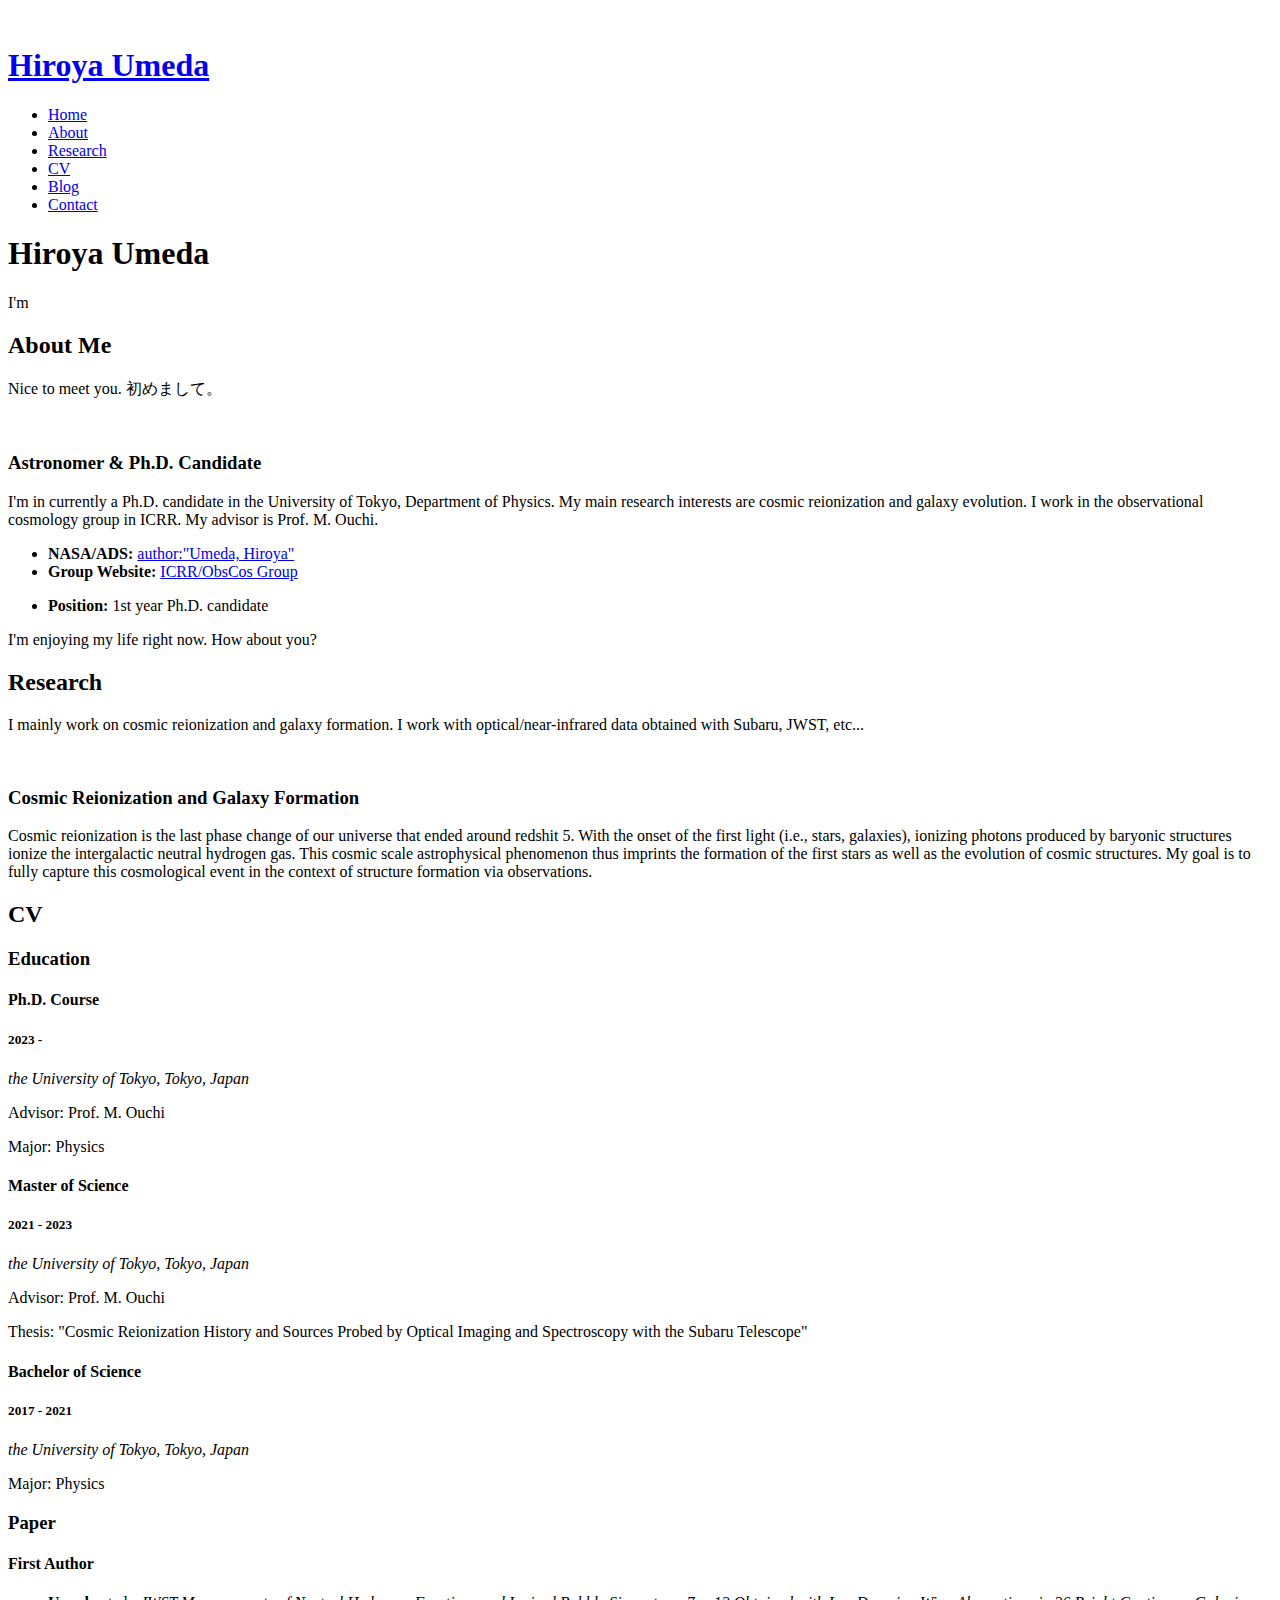
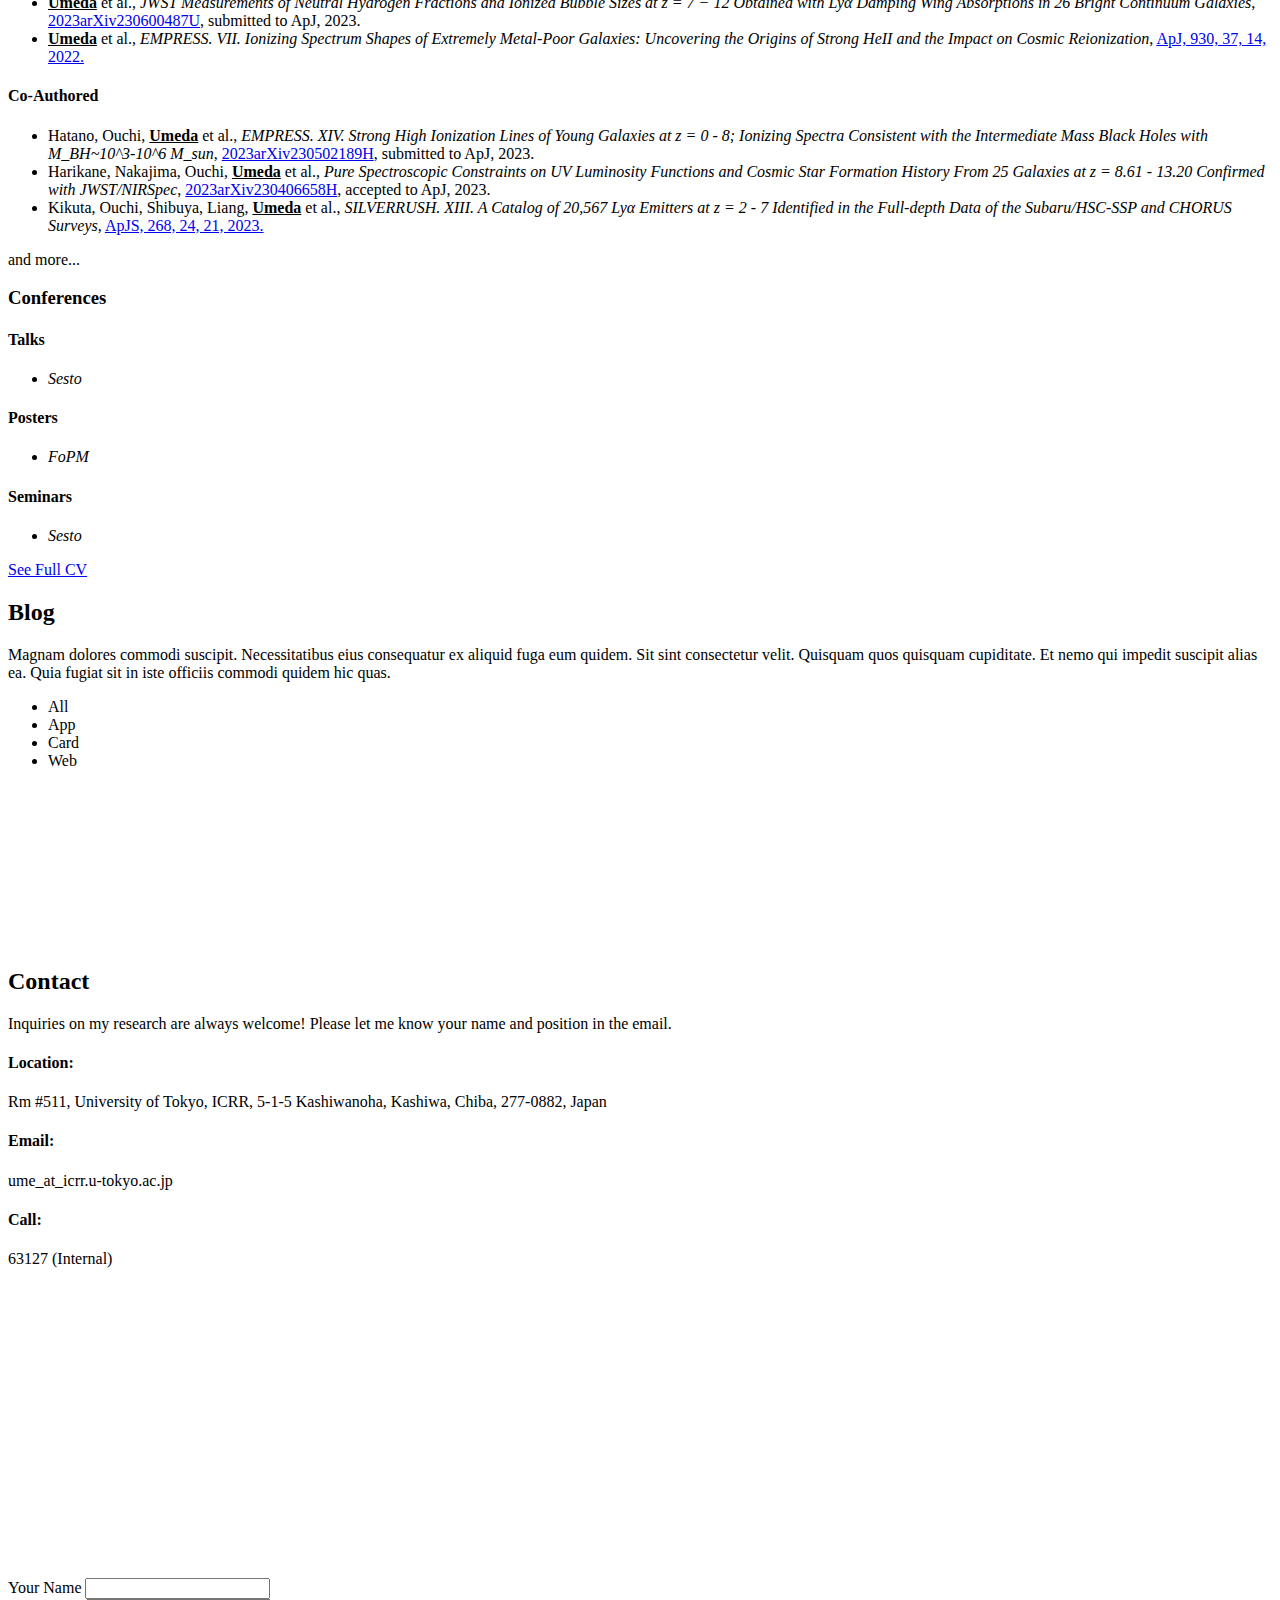
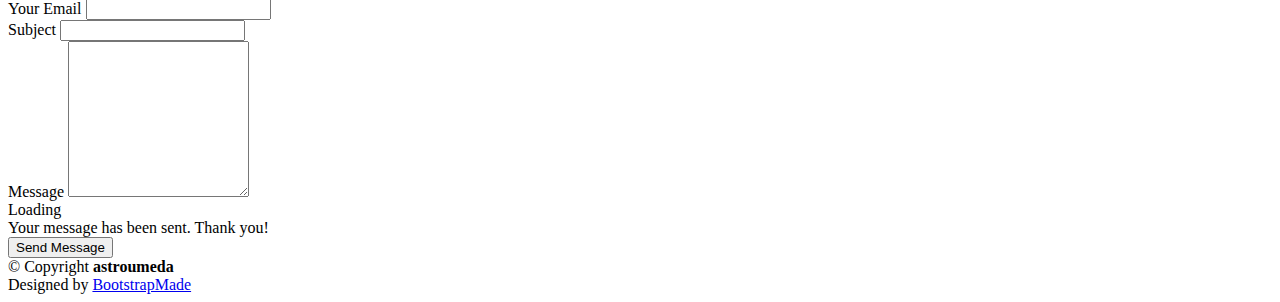
==== index.html @ 03bf1110 "Add files via upload" ====
<!DOCTYPE html>
<html lang="en">

<head>
  <meta charset="utf-8">
  <meta content="width=device-width, initial-scale=1.0" name="viewport">

  <title>AstroUmeda</title>
  <meta content="" name="description">
  <meta content="" name="keywords">

  <!-- Favicons -->
  <link href="assets/img/favicon.png" rel="icon">
  <link href="assets/img/apple-touch-icon.png" rel="apple-touch-icon">

  <!-- Google Fonts -->
  <link href="https://fonts.googleapis.com/css?family=Open+Sans:300,300i,400,400i,600,600i,700,700i|Raleway:300,300i,400,400i,500,500i,600,600i,700,700i|Poppins:300,300i,400,400i,500,500i,600,600i,700,700i" rel="stylesheet">

  <!-- Vendor CSS Files -->
  <link href="assets/vendor/aos/aos.css" rel="stylesheet">
  <link href="assets/vendor/bootstrap/css/bootstrap.min.css" rel="stylesheet">
  <link href="assets/vendor/bootstrap-icons/bootstrap-icons.css" rel="stylesheet">
  <link href="assets/vendor/boxicons/css/boxicons.min.css" rel="stylesheet">
  <link href="assets/vendor/glightbox/css/glightbox.min.css" rel="stylesheet">
  <link href="assets/vendor/swiper/swiper-bundle.min.css" rel="stylesheet">

  <!-- Template Main CSS File -->
  <link href="assets/css/style.css" rel="stylesheet">

  <!-- =======================================================
  * Template Name: iPortfolio
  * Updated: Nov 17 2023 with Bootstrap v5.3.2
  * Template URL: https://bootstrapmade.com/iportfolio-bootstrap-portfolio-websites-template/
  * Author: BootstrapMade.com
  * License: https://bootstrapmade.com/license/
  ======================================================== -->
</head>

<body>

  <!-- ======= Mobile nav toggle button ======= -->
  <i class="bi bi-list mobile-nav-toggle d-xl-none"></i>

  <!-- ======= Header ======= -->
  <header id="header">
    <div class="d-flex flex-column">

      <div class="profile">
        <img src="assets/img/my_face.png" alt="" class="img-fluid rounded-circle">
        <h1 class="text-light"><a href="index.html">Hiroya Umeda</a></h1>
        <div class="social-links mt-3 text-center">
          <a href="#" class="twitter"><i class="bx bxl-twitter"></i></a>
          <a href="#" class="instagram"><i class="bx bxl-instagram"></i></a>
          <!--<a href="#" class="linkedin"><i class="bx bxl-linkedin"></i></a>-->
          <a href="https://github.com/astroumeda" class="github"><i class="bx bxl-github"></i></a>
        </div>
      </div>

      <nav id="navbar" class="nav-menu navbar">
        <ul>
          <li><a href="#hero" class="nav-link scrollto active"><i class="bx bx-home"></i> <span>Home</span></a></li>
          <li><a href="#about" class="nav-link scrollto"><i class="bx bx-user"></i> <span>About</span></a></li>
          <li><a href="#research" class="nav-link scrollto"><i class="bx bx-star"></i> <span>Research</span></a></li>
          <li><a href="#CV" class="nav-link scrollto"><i class="bx bx-file-blank"></i> <span>CV</span></a></li>
          <li><a href="#blog" class="nav-link scrollto"><i class="bx bx-book-content"></i> <span>Blog</span></a></li>
          <!--<li><a href="#services" class="nav-link scrollto"><i class="bx bx-server"></i> <span>Services</span></a></li>-->
          <li><a href="#contact" class="nav-link scrollto"><i class="bx bx-envelope"></i> <span>Contact</span></a></li>
        </ul>
      </nav><!-- .nav-menu -->
    </div>
  </header><!-- End Header -->

  <!-- ======= Hero Section ======= -->
  <section id="hero" class="d-flex flex-column justify-content-center align-items-center">
    <div class="hero-container" data-aos="fade-in">
      <h1>Hiroya Umeda</h1>
      <p>I'm <span class="typed" data-typed-items="Astronomer, Ph.D. Candidate, Japanese, Napper"></span></p>
    </div>
  </section><!-- End Hero -->

  <main id="main">

    <!-- ======= About Section ======= -->
    <section id="about" class="about">
      <div class="container">

        <div class="section-title">
          <h2>About Me</h2>
          <p>Nice to meet you. 初めまして。</p>
        </div>

        <div class="row">
          <div class="col-lg-4" data-aos="fade-right">
            <img src="assets/img/my_face.png" class="img-fluid" alt="">
          </div>
          <div class="col-lg-8 pt-4 pt-lg-0 content" data-aos="fade-left">
            <h3>Astronomer &amp; Ph.D. Candidate</h3>
            <p class="fst-italic">
              I'm in currently a Ph.D. candidate in the University of Tokyo, Department of Physics. My main research interests are cosmic reionization and galaxy evolution. I work in the observational cosmology group in ICRR. My advisor is Prof. M. Ouchi.
            </p>
            <div class="row">
              <div class="col-lg-6">
                <ul>
                  <!--<li><i class="bi bi-chevron-right"></i> <strong>Birthday:</strong> <span>1 May 1995</span></li>-->
                  <li><i class="bi bi-chevron-right"></i> <strong>NASA/ADS:</strong> <span><a href="https://ui.adsabs.harvard.edu/search/filter_author_facet_hier_fq_author=AND&filter_author_facet_hier_fq_author=author_facet_hier%3A%221%2FUmeda%2C%20H%2FUmeda%2C%20Hiroya%22&fq=%7B!type%3Daqp%20v%3D%24fq_author%7D&fq_author=(author_facet_hier%3A%221%2FUmeda%2C%20H%2FUmeda%2C%20Hiroya%22)&q=%20%20author%3A%22Umeda%2C%20Hiroya%22&sort=date%20desc%2C%20bibcode%20desc&p_=0">author:"Umeda, Hiroya"<a></span></li>
                  <li><i class="bi bi-chevron-right"></i> <strong>Group Website:</strong> <span><a href="http://cos.icrr.u-tokyo.ac.jp">ICRR/ObsCos Group</a></span></li>
                </ul>
              </div>
              <div class="col-lg-6">
                <ul>
                  <li><i class="bi bi-chevron-right"></i> <strong>Position:</strong> <span>1st year Ph.D. candidate</span></li>
                </ul>
              </div>
            </div>
            <p>
              I'm enjoying my life right now. How about you?
            </p>
          </div>
        </div>

      </div>
    </section><!-- End About Section -->

    <!-- ======= Research Section ======= -->
    <section id="research" class="about">
      <div class="container">

        <div class="section-title">
          <h2>Research</h2>
          <p>I mainly work on cosmic reionization and galaxy formation. I work with optical/near-infrared data obtained with Subaru, JWST, etc...</p>
        </div>

        <div class="row">
          <div class="col-lg-4" data-aos="fade-right">
            <img src="assets/img/my_face.png" class="img-fluid" alt="">
          </div>
          <div class="col-lg-8 pt-4 pt-lg-0 content" data-aos="fade-left">
            <h3>Cosmic Reionization and Galaxy Formation</h3>
            <p class="fst-italic">
              Cosmic reionization is the last phase change of our universe that ended around redshit 5.
              With the onset of the first light (i.e., stars, galaxies), ionizing photons produced by baryonic structures ionize the intergalactic neutral hydrogen gas. 
              This cosmic scale astrophysical phenomenon thus imprints the formation of the first stars as well as the evolution of cosmic structures.
              My goal is to fully capture this cosmological event in the context of structure formation via observations.
            </p>
          </div>
        </div>
      </div>
    </section>

    <!-- ======= Facts Section ======= -->
    <!--
    <section id="facts" class="facts">
      <div class="container">

        <div class="section-title">
          <h2>Facts</h2>
          <p>Magnam dolores commodi suscipit. Necessitatibus eius consequatur ex aliquid fuga eum quidem. Sit sint consectetur velit. Quisquam quos quisquam cupiditate. Et nemo qui impedit suscipit alias ea. Quia fugiat sit in iste officiis commodi quidem hic quas.</p>
        </div>

        <div class="row no-gutters">

          <div class="col-lg-3 col-md-6 d-md-flex align-items-md-stretch" data-aos="fade-up">
            <div class="count-box">
              <i class="bi bi-emoji-smile"></i>
              <span data-purecounter-start="0" data-purecounter-end="232" data-purecounter-duration="1" class="purecounter"></span>
              <p><strong>Happy Clients</strong> consequuntur quae</p>
            </div>
          </div>

          <div class="col-lg-3 col-md-6 d-md-flex align-items-md-stretch" data-aos="fade-up" data-aos-delay="100">
            <div class="count-box">
              <i class="bi bi-journal-richtext"></i>
              <span data-purecounter-start="0" data-purecounter-end="521" data-purecounter-duration="1" class="purecounter"></span>
              <p><strong>Projects</strong> adipisci atque cum quia aut</p>
            </div>
          </div>

          <div class="col-lg-3 col-md-6 d-md-flex align-items-md-stretch" data-aos="fade-up" data-aos-delay="200">
            <div class="count-box">
              <i class="bi bi-headset"></i>
              <span data-purecounter-start="0" data-purecounter-end="1453" data-purecounter-duration="1" class="purecounter"></span>
              <p><strong>Hours Of Support</strong> aut commodi quaerat</p>
            </div>
          </div>

          <div class="col-lg-3 col-md-6 d-md-flex align-items-md-stretch" data-aos="fade-up" data-aos-delay="300">
            <div class="count-box">
              <i class="bi bi-people"></i>
              <span data-purecounter-start="0" data-purecounter-end="32" data-purecounter-duration="1" class="purecounter"></span>
              <p><strong>Hard Workers</strong> rerum asperiores dolor</p>
            </div>
          </div>

        </div>

      </div>
    </section>--><!-- End Facts Section -->

    <!-- ======= Skills Section ======= -->
    <!--
    <section id="skills" class="skills section-bg">
      <div class="container">

        <div class="section-title">
          <h2>Skills</h2>
          <p>Magnam dolores commodi suscipit. Necessitatibus eius consequatur ex aliquid fuga eum quidem. Sit sint consectetur velit. Quisquam quos quisquam cupiditate. Et nemo qui impedit suscipit alias ea. Quia fugiat sit in iste officiis commodi quidem hic quas.</p>
        </div>

        <div class="row skills-content">

          <div class="col-lg-6" data-aos="fade-up">

            <div class="progress">
              <span class="skill">HTML <i class="val">100%</i></span>
              <div class="progress-bar-wrap">
                <div class="progress-bar" role="progressbar" aria-valuenow="100" aria-valuemin="0" aria-valuemax="100"></div>
              </div>
            </div>

            <div class="progress">
              <span class="skill">CSS <i class="val">90%</i></span>
              <div class="progress-bar-wrap">
                <div class="progress-bar" role="progressbar" aria-valuenow="90" aria-valuemin="0" aria-valuemax="100"></div>
              </div>
            </div>

            <div class="progress">
              <span class="skill">JavaScript <i class="val">75%</i></span>
              <div class="progress-bar-wrap">
                <div class="progress-bar" role="progressbar" aria-valuenow="75" aria-valuemin="0" aria-valuemax="100"></div>
              </div>
            </div>

          </div>

          <div class="col-lg-6" data-aos="fade-up" data-aos-delay="100">

            <div class="progress">
              <span class="skill">PHP <i class="val">80%</i></span>
              <div class="progress-bar-wrap">
                <div class="progress-bar" role="progressbar" aria-valuenow="80" aria-valuemin="0" aria-valuemax="100"></div>
              </div>
            </div>

            <div class="progress">
              <span class="skill">WordPress/CMS <i class="val">90%</i></span>
              <div class="progress-bar-wrap">
                <div class="progress-bar" role="progressbar" aria-valuenow="90" aria-valuemin="0" aria-valuemax="100"></div>
              </div>
            </div>

            <div class="progress">
              <span class="skill">Photoshop <i class="val">55%</i></span>
              <div class="progress-bar-wrap">
                <div class="progress-bar" role="progressbar" aria-valuenow="55" aria-valuemin="0" aria-valuemax="100"></div>
              </div>
            </div>

          </div>

        </div>

      </div>
    </section>--><!-- End Skills Section -->

    <!-- ======= Resume Section ======= -->
    <section id="CV" class="resume">
      <div class="container">

        <div class="section-title">
          <h2>CV</h2>
        </div>

        <div class="row">
          <div class="col-lg-6" data-aos="fade-up">
            <!--<h3 class="resume-title">Sumary</h3>
            <div class="resume-item pb-0">
              <h4>Hiroya Umeda</h4>
              <p><em>Innovative and deadline-driven Graphic Designer with 3+ years of experience designing and developing user-centered digital/print marketing material from initial concept to final, polished deliverable.</em></p>
              <ul>
                <li>Portland par 127,Orlando, FL</li>
                <li>(123) 456-7891</li>
                <li>alice.barkley@example.com</li>
              </ul>
            </div>-->

            <h3 class="resume-title">Education</h3>
            <div class="resume-item">
              <h4>Ph.D. Course</h4>
              <h5>2023 - </h5>
              <p><em>the University of Tokyo, Tokyo, Japan</em></p>
              <p>Advisor: Prof. M. Ouchi</p>
              <p>Major: Physics</p>
            </div>
            <div class="resume-item">
              <h4>Master of Science</h4>
              <h5>2021 - 2023</h5>
              <p><em>the University of Tokyo, Tokyo, Japan</em></p>
              <p>Advisor: Prof. M. Ouchi</p>
              <p>Thesis: "Cosmic Reionization History and Sources Probed by
                Optical Imaging and Spectroscopy with the Subaru Telescope"</p>
            </div>
            <div class="resume-item">
              <h4>Bachelor of Science</h4>
              <h5>2017 - 2021</h5>
              <p><em>the University of Tokyo, Tokyo, Japan</em></p>
              <p>Major: Physics</p>
            </div>
          </div>
          <div class="col-lg-6" data-aos="fade-up" data-aos-delay="100">
            <h3 class="resume-title">Paper</h3>
            <div class="resume-item">
              <h4>First Author</h4>
              <ul>
                <li><b><u>Umeda</u></b> et al., <em>JWST Measurements of Neutral Hydrogen Fractions and Ionized Bubble Sizes at z = 7 − 12 Obtained with Lyα Damping Wing Absorptions in 26 Bright Continuum Galaxies</em>, <a href="https://ui.adsabs.harvard.edu/abs/2023arXiv230600487U/abstract">2023arXiv230600487U</a>, submitted to ApJ, 2023.</em></li>
                <li><b><u>Umeda</u></b> et al., <em>EMPRESS. VII. Ionizing Spectrum Shapes of Extremely Metal-Poor Galaxies: Uncovering the Origins of Strong HeII and the Impact on Cosmic Reionization</em>, <a href="https://ui.adsabs.harvard.edu/abs/2022ApJ...930...37U/abstract">ApJ, 930, 37, 14, 2022.</a></li>
              </ul>
            </div>
            <div class="resume-item">
              <h4>Co-Authored</h4>
              <ul>
                <li>Hatano, Ouchi, <b><u>Umeda</u></b> et al., <em>EMPRESS. XIV. Strong High Ionization Lines of Young Galaxies at z = 0 - 8; Ionizing Spectra Consistent with the Intermediate Mass Black Holes with M_BH~10^3-10^6 M_sun</em>, <a href="https://ui.adsabs.harvard.edu/abs/2023arXiv230502189H/abstract">2023arXiv230502189H</a>, submitted to ApJ, 2023.</li>
                <li>Harikane, Nakajima, Ouchi, <b><u>Umeda</u></b> et al., <em>Pure Spectroscopic Constraints on UV Luminosity Functions and Cosmic Star Formation History From 25 Galaxies at z = 8.61 - 13.20 Confirmed with JWST/NIRSpec</em>, <a href="https://ui.adsabs.harvard.edu/abs/2023arXiv230406658H/abstract">2023arXiv230406658H</a>, accepted to ApJ, 2023.</li>
                <li>Kikuta, Ouchi, Shibuya, Liang, <b><u>Umeda</u></b> et al., <em>SILVERRUSH. XIII. A Catalog of 20,567 Lyα Emitters at z = 2 - 7 Identified in the Full-depth Data of the Subaru/HSC-SSP and CHORUS Surveys</em>, <a href="https://ui.adsabs.harvard.edu/abs/2023ApJS..268...24K/abstract">ApJS, 268, 24, 21, 2023.</a></li>
              </ul>
              <p>and more...</p>
            </div>
            </div>
          </div>
          <div class="col-lg-6" data-aos="fade-up" data-aos-delay="100">
            <h3 class="resume-title">Conferences</h3>
            <div class="resume-item">
              <h4>Talks</h4>
              <ul>
                <li><em>Sesto</em></li>
              </ul>
            </div>
            <div class="resume-item">
              <h4>Posters</h4>
              <ul>
                <li><em>FoPM</em></li>
              </ul>
            </div>
            <div class="resume-item">
              <h4>Seminars</h4>
              <ul>
                <li><em>Sesto</em></li>
              </ul>
            </div>
          </div>
          <div data-aos="fade-up" data-aos-delay="100">
            <div class="pdf-button-container">
              <a href="assets/pdf/CV_Umeda.pdf" target="_blank" class="pdf-button">See Full CV</a>
            </div>
          </div>
        </div>
      </div>
    </section><!-- End Resume Section -->

    <!-- ======= Portfolio Section ======= -->
    <section id="blog" class="portfolio section-bg">
      <div class="container">

        <div class="section-title">
          <h2>Blog</h2>
          <p>Magnam dolores commodi suscipit. Necessitatibus eius consequatur ex aliquid fuga eum quidem. Sit sint consectetur velit. Quisquam quos quisquam cupiditate. Et nemo qui impedit suscipit alias ea. Quia fugiat sit in iste officiis commodi quidem hic quas.</p>
        </div>

        <div class="row" data-aos="fade-up">
          <div class="col-lg-12 d-flex justify-content-center">
            <ul id="portfolio-flters">
              <li data-filter="*" class="filter-active">All</li>
              <li data-filter=".filter-app">App</li>
              <li data-filter=".filter-card">Card</li>
              <li data-filter=".filter-web">Web</li>
            </ul>
          </div>
        </div>

        <div class="row portfolio-container" data-aos="fade-up" data-aos-delay="100">

          <div class="col-lg-4 col-md-6 portfolio-item filter-app">
            <div class="portfolio-wrap">
              <img src="assets/img/portfolio/portfolio-1.jpg" class="img-fluid" alt="">
              <div class="portfolio-links">
                <a href="assets/img/portfolio/portfolio-1.jpg" data-gallery="portfolioGallery" class="portfolio-lightbox" title="App 1"><i class="bx bx-plus"></i></a>
                <a href="portfolio-details.html" title="More Details"><i class="bx bx-link"></i></a>
              </div>
            </div>
          </div>

          <div class="col-lg-4 col-md-6 portfolio-item filter-web">
            <div class="portfolio-wrap">
              <img src="assets/img/portfolio/portfolio-2.jpg" class="img-fluid" alt="">
              <div class="portfolio-links">
                <a href="assets/img/portfolio/portfolio-2.jpg" data-gallery="portfolioGallery" class="portfolio-lightbox" title="Web 3"><i class="bx bx-plus"></i></a>
                <a href="portfolio-details.html" title="More Details"><i class="bx bx-link"></i></a>
              </div>
            </div>
          </div>

          <div class="col-lg-4 col-md-6 portfolio-item filter-app">
            <div class="portfolio-wrap">
              <img src="assets/img/portfolio/portfolio-3.jpg" class="img-fluid" alt="">
              <div class="portfolio-links">
                <a href="assets/img/portfolio/portfolio-3.jpg" data-gallery="portfolioGallery" class="portfolio-lightbox" title="App 2"><i class="bx bx-plus"></i></a>
                <a href="portfolio-details.html" title="More Details"><i class="bx bx-link"></i></a>
              </div>
            </div>
          </div>

          <div class="col-lg-4 col-md-6 portfolio-item filter-card">
            <div class="portfolio-wrap">
              <img src="assets/img/portfolio/portfolio-4.jpg" class="img-fluid" alt="">
              <div class="portfolio-links">
                <a href="assets/img/portfolio/portfolio-4.jpg" data-gallery="portfolioGallery" class="portfolio-lightbox" title="Card 2"><i class="bx bx-plus"></i></a>
                <a href="portfolio-details.html" title="More Details"><i class="bx bx-link"></i></a>
              </div>
            </div>
          </div>

          <div class="col-lg-4 col-md-6 portfolio-item filter-web">
            <div class="portfolio-wrap">
              <img src="assets/img/portfolio/portfolio-5.jpg" class="img-fluid" alt="">
              <div class="portfolio-links">
                <a href="assets/img/portfolio/portfolio-5.jpg" data-gallery="portfolioGallery" class="portfolio-lightbox" title="Web 2"><i class="bx bx-plus"></i></a>
                <a href="portfolio-details.html" title="More Details"><i class="bx bx-link"></i></a>
              </div>
            </div>
          </div>

          <div class="col-lg-4 col-md-6 portfolio-item filter-app">
            <div class="portfolio-wrap">
              <img src="assets/img/portfolio/portfolio-6.jpg" class="img-fluid" alt="">
              <div class="portfolio-links">
                <a href="assets/img/portfolio/portfolio-6.jpg" data-gallery="portfolioGallery" class="portfolio-lightbox" title="App 3"><i class="bx bx-plus"></i></a>
                <a href="portfolio-details.html" title="More Details"><i class="bx bx-link"></i></a>
              </div>
            </div>
          </div>

          <div class="col-lg-4 col-md-6 portfolio-item filter-card">
            <div class="portfolio-wrap">
              <img src="assets/img/portfolio/portfolio-7.jpg" class="img-fluid" alt="">
              <div class="portfolio-links">
                <a href="assets/img/portfolio/portfolio-7.jpg" data-gallery="portfolioGallery" class="portfolio-lightbox" title="Card 1"><i class="bx bx-plus"></i></a>
                <a href="portfolio-details.html" title="More Details"><i class="bx bx-link"></i></a>
              </div>
            </div>
          </div>

          <div class="col-lg-4 col-md-6 portfolio-item filter-card">
            <div class="portfolio-wrap">
              <img src="assets/img/portfolio/portfolio-8.jpg" class="img-fluid" alt="">
              <div class="portfolio-links">
                <a href="assets/img/portfolio/portfolio-8.jpg" data-gallery="portfolioGallery" class="portfolio-lightbox" title="Card 3"><i class="bx bx-plus"></i></a>
                <a href="portfolio-details.html" title="More Details"><i class="bx bx-link"></i></a>
              </div>
            </div>
          </div>

          <div class="col-lg-4 col-md-6 portfolio-item filter-web">
            <div class="portfolio-wrap">
              <img src="assets/img/portfolio/portfolio-9.jpg" class="img-fluid" alt="">
              <div class="portfolio-links">
                <a href="assets/img/portfolio/portfolio-9.jpg" data-gallery="portfolioGallery" class="portfolio-lightbox" title="Web 3"><i class="bx bx-plus"></i></a>
                <a href="portfolio-details.html" title="More Details"><i class="bx bx-link"></i></a>
              </div>
            </div>
          </div>

        </div>

      </div>
    </section><!-- End Portfolio Section -->

    <!-- ======= Services Section ======= -->
    <!--
    <section id="services" class="services">
      <div class="container">

        <div class="section-title">
          <h2>Services</h2>
          <p>Magnam dolores commodi suscipit. Necessitatibus eius consequatur ex aliquid fuga eum quidem. Sit sint consectetur velit. Quisquam quos quisquam cupiditate. Et nemo qui impedit suscipit alias ea. Quia fugiat sit in iste officiis commodi quidem hic quas.</p>
        </div>

        <div class="row">
          <div class="col-lg-4 col-md-6 icon-box" data-aos="fade-up">
            <div class="icon"><i class="bi bi-briefcase"></i></div>
            <h4 class="title"><a href="">Lorem Ipsum</a></h4>
            <p class="description">Voluptatum deleniti atque corrupti quos dolores et quas molestias excepturi sint occaecati cupiditate non provident</p>
          </div>
          <div class="col-lg-4 col-md-6 icon-box" data-aos="fade-up" data-aos-delay="100">
            <div class="icon"><i class="bi bi-card-checklist"></i></div>
            <h4 class="title"><a href="">Dolor Sitema</a></h4>
            <p class="description">Minim veniam, quis nostrud exercitation ullamco laboris nisi ut aliquip ex ea commodo consequat tarad limino ata</p>
          </div>
          <div class="col-lg-4 col-md-6 icon-box" data-aos="fade-up" data-aos-delay="200">
            <div class="icon"><i class="bi bi-bar-chart"></i></div>
            <h4 class="title"><a href="">Sed ut perspiciatis</a></h4>
            <p class="description">Duis aute irure dolor in reprehenderit in voluptate velit esse cillum dolore eu fugiat nulla pariatur</p>
          </div>
          <div class="col-lg-4 col-md-6 icon-box" data-aos="fade-up" data-aos-delay="300">
            <div class="icon"><i class="bi bi-binoculars"></i></div>
            <h4 class="title"><a href="">Magni Dolores</a></h4>
            <p class="description">Excepteur sint occaecat cupidatat non proident, sunt in culpa qui officia deserunt mollit anim id est laborum</p>
          </div>
          <div class="col-lg-4 col-md-6 icon-box" data-aos="fade-up" data-aos-delay="400">
            <div class="icon"><i class="bi bi-brightness-high"></i></div>
            <h4 class="title"><a href="">Nemo Enim</a></h4>
            <p class="description">At vero eos et accusamus et iusto odio dignissimos ducimus qui blanditiis praesentium voluptatum deleniti atque</p>
          </div>
          <div class="col-lg-4 col-md-6 icon-box" data-aos="fade-up" data-aos-delay="500">
            <div class="icon"><i class="bi bi-calendar4-week"></i></div>
            <h4 class="title"><a href="">Eiusmod Tempor</a></h4>
            <p class="description">Et harum quidem rerum facilis est et expedita distinctio. Nam libero tempore, cum soluta nobis est eligendi</p>
          </div>
        </div>

      </div>
    </section>--><!-- End Services Section -->

    <!-- ======= Testimonials Section ======= -->
    <!--
    <section id="testimonials" class="testimonials section-bg">
      <div class="container">

        <div class="section-title">
          <h2>Testimonials</h2>
          <p>Magnam dolores commodi suscipit. Necessitatibus eius consequatur ex aliquid fuga eum quidem. Sit sint consectetur velit. Quisquam quos quisquam cupiditate. Et nemo qui impedit suscipit alias ea. Quia fugiat sit in iste officiis commodi quidem hic quas.</p>
        </div>

        <div class="testimonials-slider swiper" data-aos="fade-up" data-aos-delay="100">
          <div class="swiper-wrapper">

            <div class="swiper-slide">
              <div class="testimonial-item" data-aos="fade-up">
                <p>
                  <i class="bx bxs-quote-alt-left quote-icon-left"></i>
                  Proin iaculis purus consequat sem cure digni ssim donec porttitora entum suscipit rhoncus. Accusantium quam, ultricies eget id, aliquam eget nibh et. Maecen aliquam, risus at semper.
                  <i class="bx bxs-quote-alt-right quote-icon-right"></i>
                </p>
                <img src="assets/img/testimonials/testimonials-1.jpg" class="testimonial-img" alt="">
                <h3>Saul Goodman</h3>
                <h4>Ceo &amp; Founder</h4>
              </div>
            </div>--><!-- End testimonial item -->
            <!--
            <div class="swiper-slide">
              <div class="testimonial-item" data-aos="fade-up" data-aos-delay="100">
                <p>
                  <i class="bx bxs-quote-alt-left quote-icon-left"></i>
                  Export tempor illum tamen malis malis eram quae irure esse labore quem cillum quid cillum eram malis quorum velit fore eram velit sunt aliqua noster fugiat irure amet legam anim culpa.
                  <i class="bx bxs-quote-alt-right quote-icon-right"></i>
                </p>
                <img src="assets/img/testimonials/testimonials-2.jpg" class="testimonial-img" alt="">
                <h3>Sara Wilsson</h3>
                <h4>Designer</h4>
              </div>
            </div>--><!-- End testimonial item -->
            <!--
            <div class="swiper-slide">
              <div class="testimonial-item" data-aos="fade-up" data-aos-delay="200">
                <p>
                  <i class="bx bxs-quote-alt-left quote-icon-left"></i>
                  Enim nisi quem export duis labore cillum quae magna enim sint quorum nulla quem veniam duis minim tempor labore quem eram duis noster aute amet eram fore quis sint minim.
                  <i class="bx bxs-quote-alt-right quote-icon-right"></i>
                </p>
                <img src="assets/img/testimonials/testimonials-3.jpg" class="testimonial-img" alt="">
                <h3>Jena Karlis</h3>
                <h4>Store Owner</h4>
              </div>
            </div>--><!-- End testimonial item -->
            <!--
            <div class="swiper-slide">
              <div class="testimonial-item" data-aos="fade-up" data-aos-delay="300">
                <p>
                  <i class="bx bxs-quote-alt-left quote-icon-left"></i>
                  Fugiat enim eram quae cillum dolore dolor amet nulla culpa multos export minim fugiat minim velit minim dolor enim duis veniam ipsum anim magna sunt elit fore quem dolore labore illum veniam.
                  <i class="bx bxs-quote-alt-right quote-icon-right"></i>
                </p>
                <img src="assets/img/testimonials/testimonials-4.jpg" class="testimonial-img" alt="">
                <h3>Matt Brandon</h3>
                <h4>Freelancer</h4>
              </div>
            </div>--><!-- End testimonial item -->
            <!--
            <div class="swiper-slide">
              <div class="testimonial-item" data-aos="fade-up" data-aos-delay="400">
                <p>
                  <i class="bx bxs-quote-alt-left quote-icon-left"></i>
                  Quis quorum aliqua sint quem legam fore sunt eram irure aliqua veniam tempor noster veniam enim culpa labore duis sunt culpa nulla illum cillum fugiat legam esse veniam culpa fore nisi cillum quid.
                  <i class="bx bxs-quote-alt-right quote-icon-right"></i>
                </p>
                <img src="assets/img/testimonials/testimonials-5.jpg" class="testimonial-img" alt="">
                <h3>John Larson</h3>
                <h4>Entrepreneur</h4>
              </div>
            </div>--><!-- End testimonial item -->
    <!--
          </div>
          <div class="swiper-pagination"></div>
        </div>

      </div>
    </section>--><!-- End Testimonials Section -->

    <!-- ======= Contact Section ======= -->
    <section id="contact" class="contact">
      <div class="container">

        <div class="section-title">
          <h2>Contact</h2>
          <p>Inquiries on my research are always welcome! Please let me know your name and position in the email.</p>
        </div>

        <div class="row" data-aos="fade-in">

          <div class="col-lg-5 d-flex align-items-stretch">
            <div class="info">
              <div class="address">
                <i class="bi bi-geo-alt"></i>
                <h4>Location:</h4>
                <p>Rm #511, University of Tokyo, ICRR, 5-1-5 Kashiwanoha, Kashiwa, Chiba, 277-0882, Japan</p>
              </div>

              <div class="email">
                <i class="bi bi-envelope"></i>
                <h4>Email:</h4>
                <p>ume_at_icrr.u-tokyo.ac.jp</p>
              </div>

              <div class="phone">
                <i class="bi bi-phone"></i>
                <h4>Call:</h4>
                <p>63127 (Internal)</p>
              </div>

              <iframe src="https://www.google.com/maps/embed?pb=!1m18!1m12!1m3!1d1615.9089230718575!2d139.9369558342918!3d35.90247666914476!2m3!1f0!2f0!3f0!3m2!1i1024!2i768!4f13.1!3m3!1m2!1s0x60189eaa8e0e5b85%3A0x43eaa0a9ebccd66c!2z5p2x5Lqs5aSn5a2mIOWuh-Wumee3mueglOeptuaJgA!5e0!3m2!1sja!2sjp!4v1703433177629!5m2!1sja!2sjp" frameborder="0" style="border:0; width: 100%; height: 290px;" allowfullscreen></iframe>
            </div>

          </div>

          <div class="col-lg-7 mt-5 mt-lg-0 d-flex align-items-stretch">
            <form action="forms/contact.php" method="post" role="form" class="php-email-form">
              <div class="row">
                <div class="form-group col-md-6">
                  <label for="name">Your Name</label>
                  <input type="text" name="name" class="form-control" id="name" required>
                </div>
                <div class="form-group col-md-6">
                  <label for="name">Your Email</label>
                  <input type="email" class="form-control" name="email" id="email" required>
                </div>
              </div>
              <div class="form-group">
                <label for="name">Subject</label>
                <input type="text" class="form-control" name="subject" id="subject" required>
              </div>
              <div class="form-group">
                <label for="name">Message</label>
                <textarea class="form-control" name="message" rows="10" required></textarea>
              </div>
              <div class="my-3">
                <div class="loading">Loading</div>
                <div class="error-message"></div>
                <div class="sent-message">Your message has been sent. Thank you!</div>
              </div>
              <div class="text-center"><button type="submit">Send Message</button></div>
            </form>
          </div>

        </div>

      </div>
    </section><!-- End Contact Section -->

  </main><!-- End #main -->

  <!-- ======= Footer ======= -->
  <footer id="footer">
    <div class="container">
      <div class="copyright">
        &copy; Copyright <strong><span>astroumeda</span></strong>
      </div>
      <div class="credits">
        <!-- All the links in the footer should remain intact. -->
        <!-- You can delete the links only if you purchased the pro version. -->
        <!-- Licensing information: https://bootstrapmade.com/license/ -->
        <!-- Purchase the pro version with working PHP/AJAX contact form: https://bootstrapmade.com/iportfolio-bootstrap-portfolio-websites-template/ -->
        Designed by <a href="https://bootstrapmade.com/">BootstrapMade</a>
      </div>
    </div>
  </footer><!-- End  Footer -->

  <a href="#" class="back-to-top d-flex align-items-center justify-content-center"><i class="bi bi-arrow-up-short"></i></a>

  <!-- Vendor JS Files -->
  <script src="assets/vendor/purecounter/purecounter_vanilla.js"></script>
  <script src="assets/vendor/aos/aos.js"></script>
  <script src="assets/vendor/bootstrap/js/bootstrap.bundle.min.js"></script>
  <script src="assets/vendor/glightbox/js/glightbox.min.js"></script>
  <script src="assets/vendor/isotope-layout/isotope.pkgd.min.js"></script>
  <script src="assets/vendor/swiper/swiper-bundle.min.js"></script>
  <script src="assets/vendor/typed.js/typed.umd.js"></script>
  <script src="assets/vendor/waypoints/noframework.waypoints.js"></script>
  <script src="assets/vendor/php-email-form/validate.js"></script>

  <!-- Template Main JS File -->
  <script src="assets/js/main.js"></script>

</body>

</html>
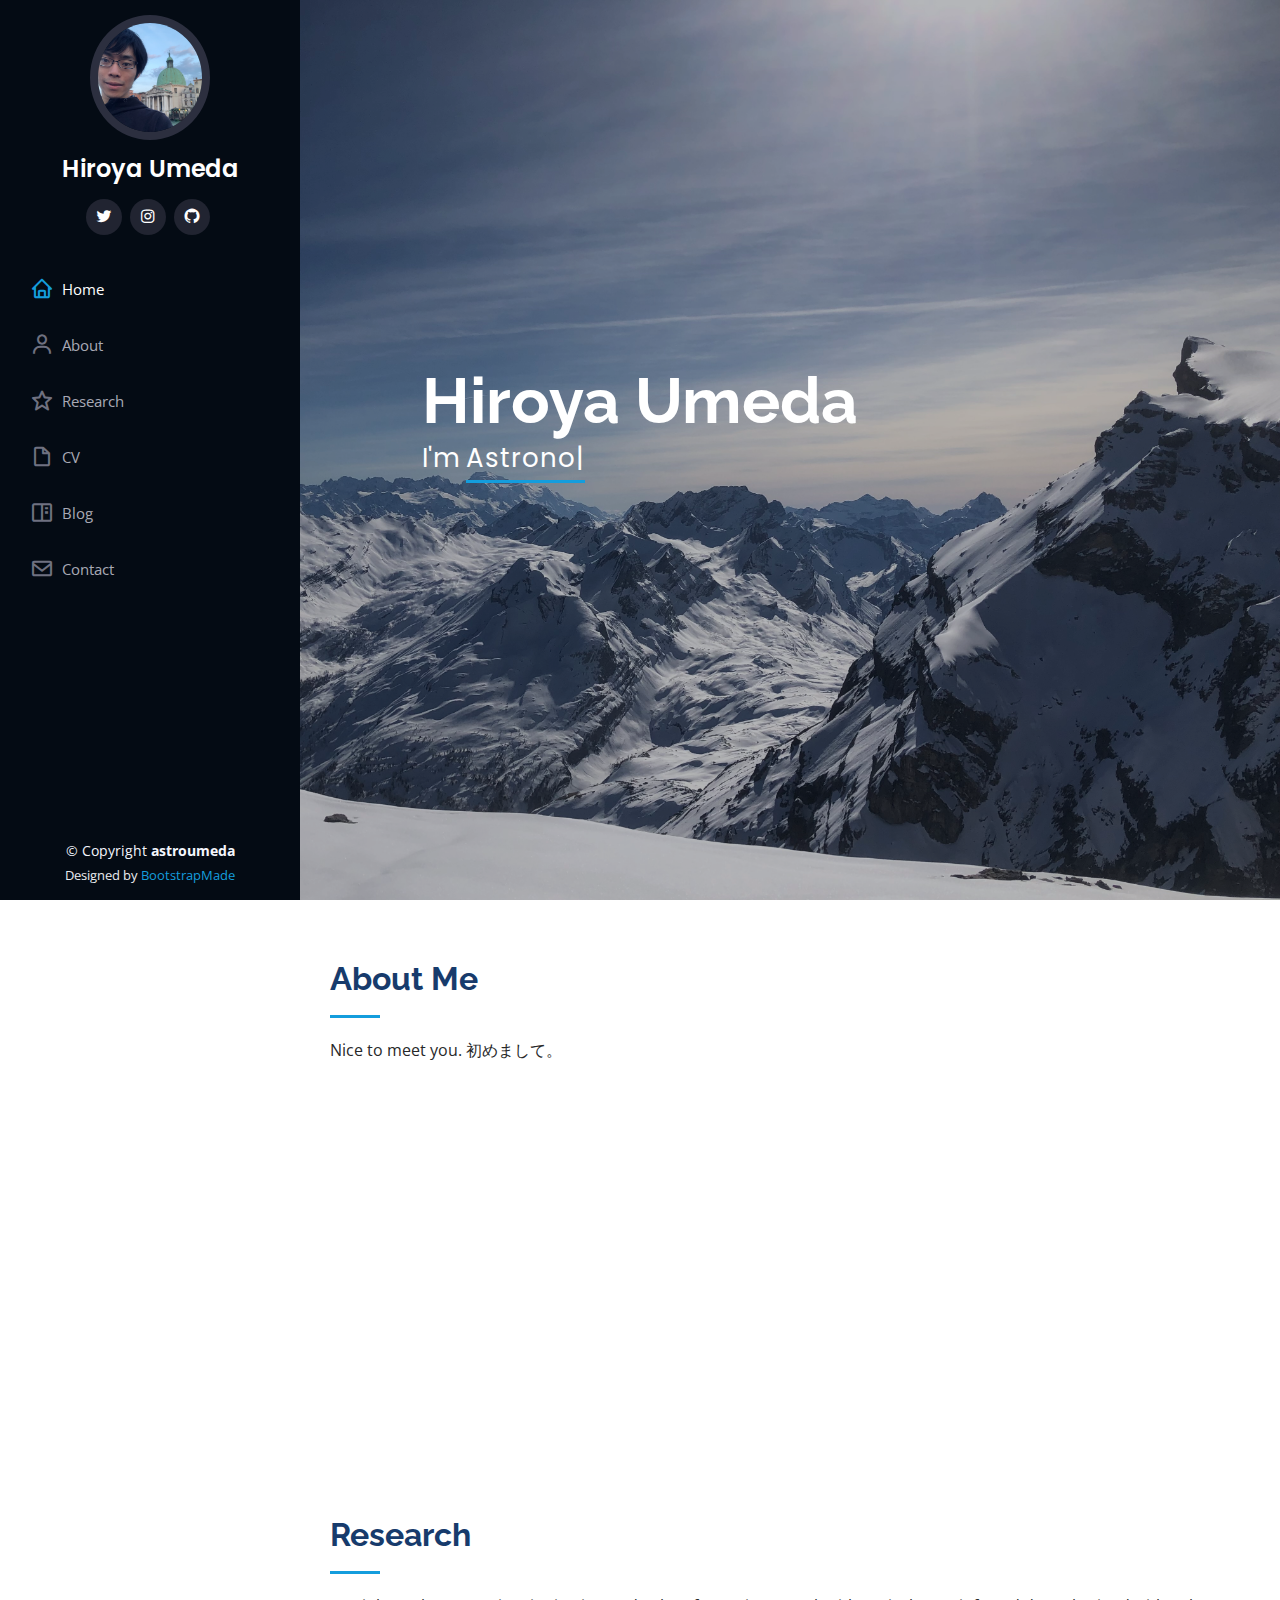
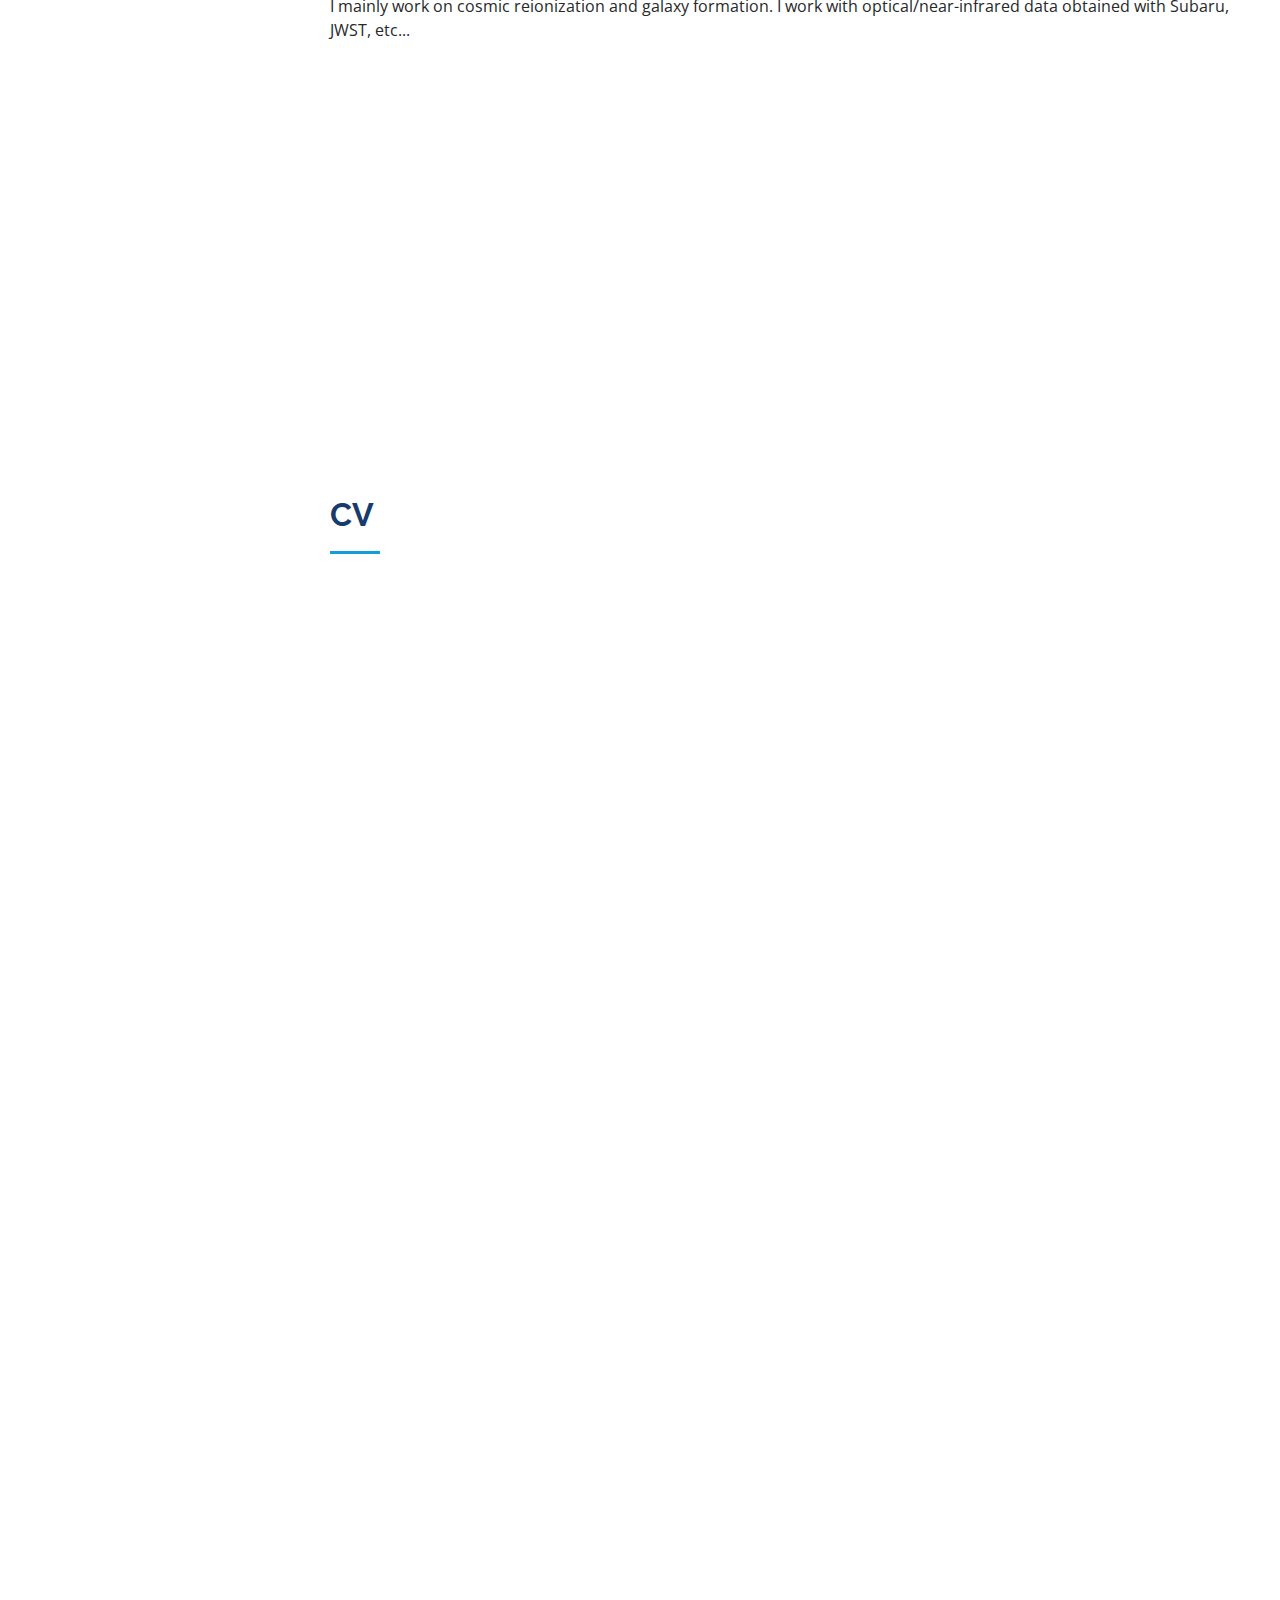
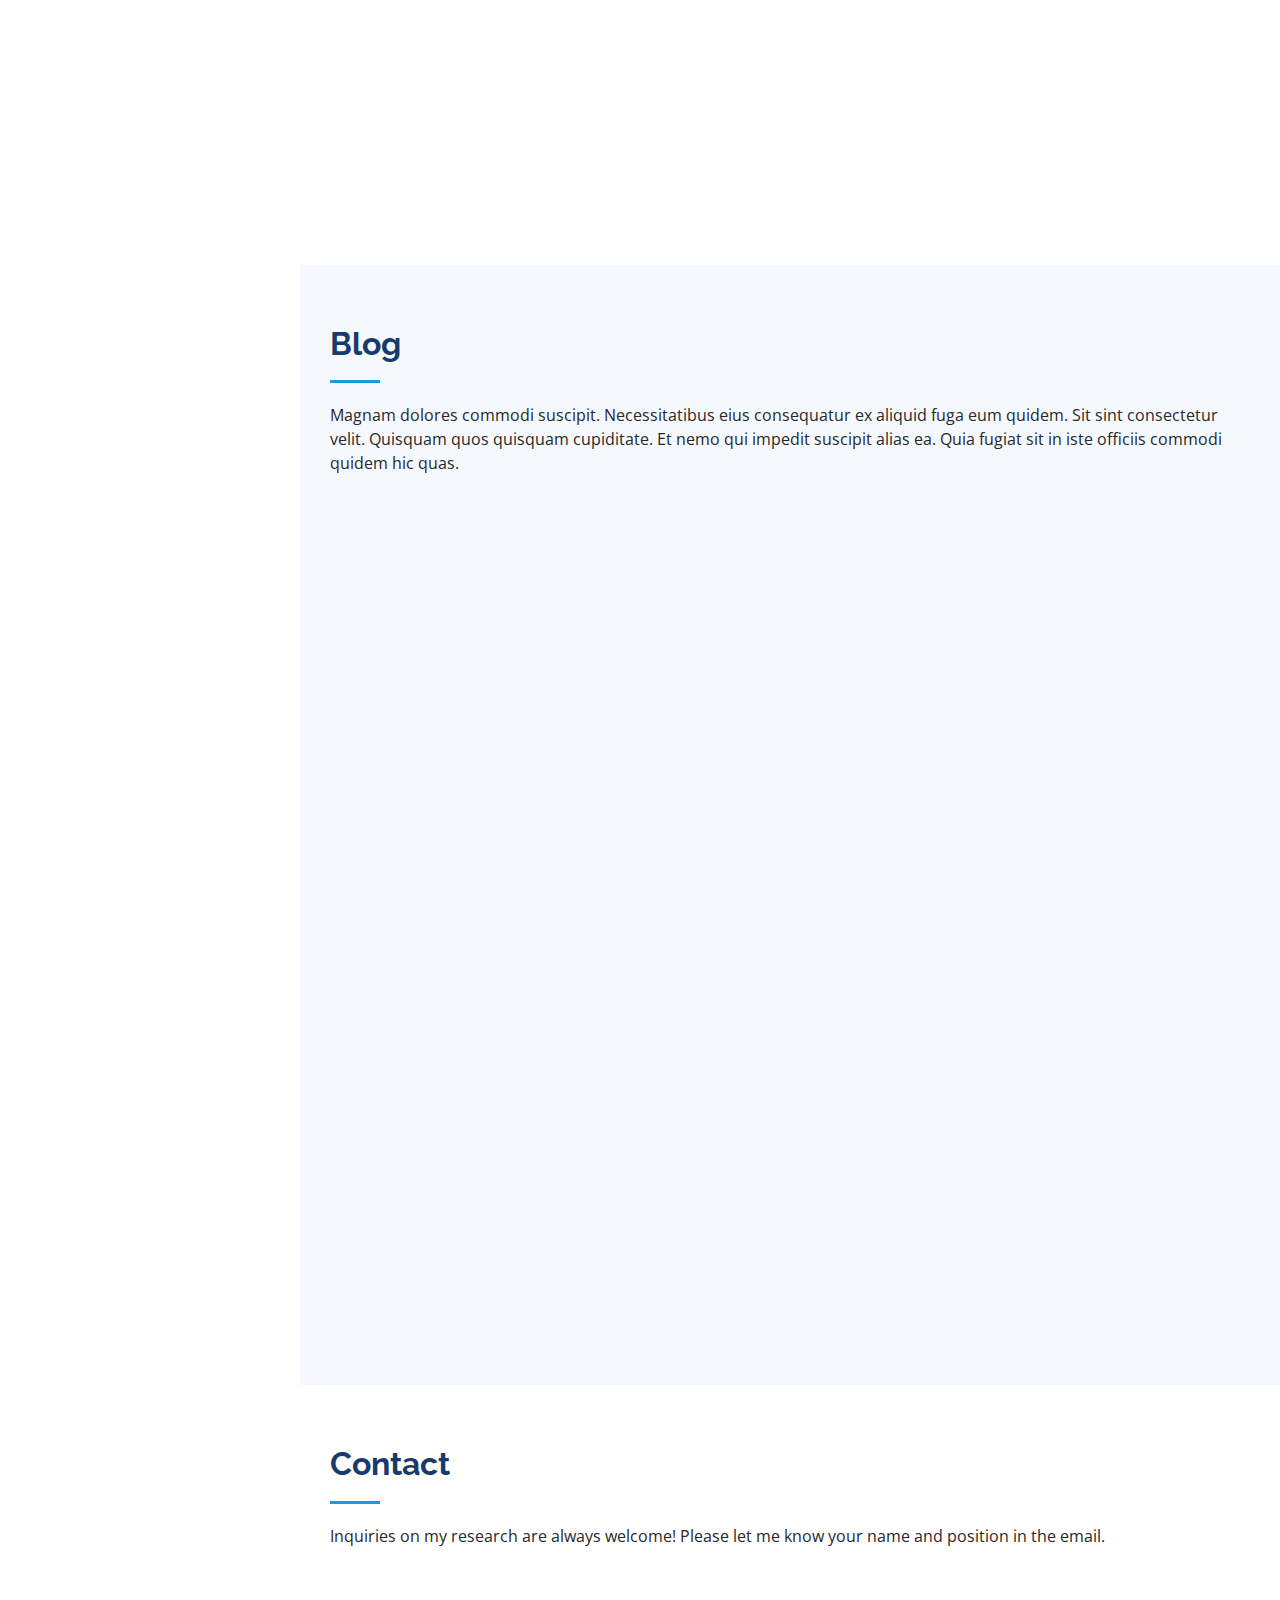
==== commit 96ea0210: "added html tag" ====
--- a/index.html
+++ b/index.html
@@ -37,7 +37,7 @@
 </head>
 
 <body>
-
+  <meta name="google-site-verification" content="KSkNcxf-4tzEykt_XeFMj_6SC9Ite2rCw2NaizZrrdY" />
   <!-- ======= Mobile nav toggle button ======= -->
   <i class="bi bi-list mobile-nav-toggle d-xl-none"></i>
 
@@ -711,4 +711,4 @@
 
 </body>
 
-</html>+</html>
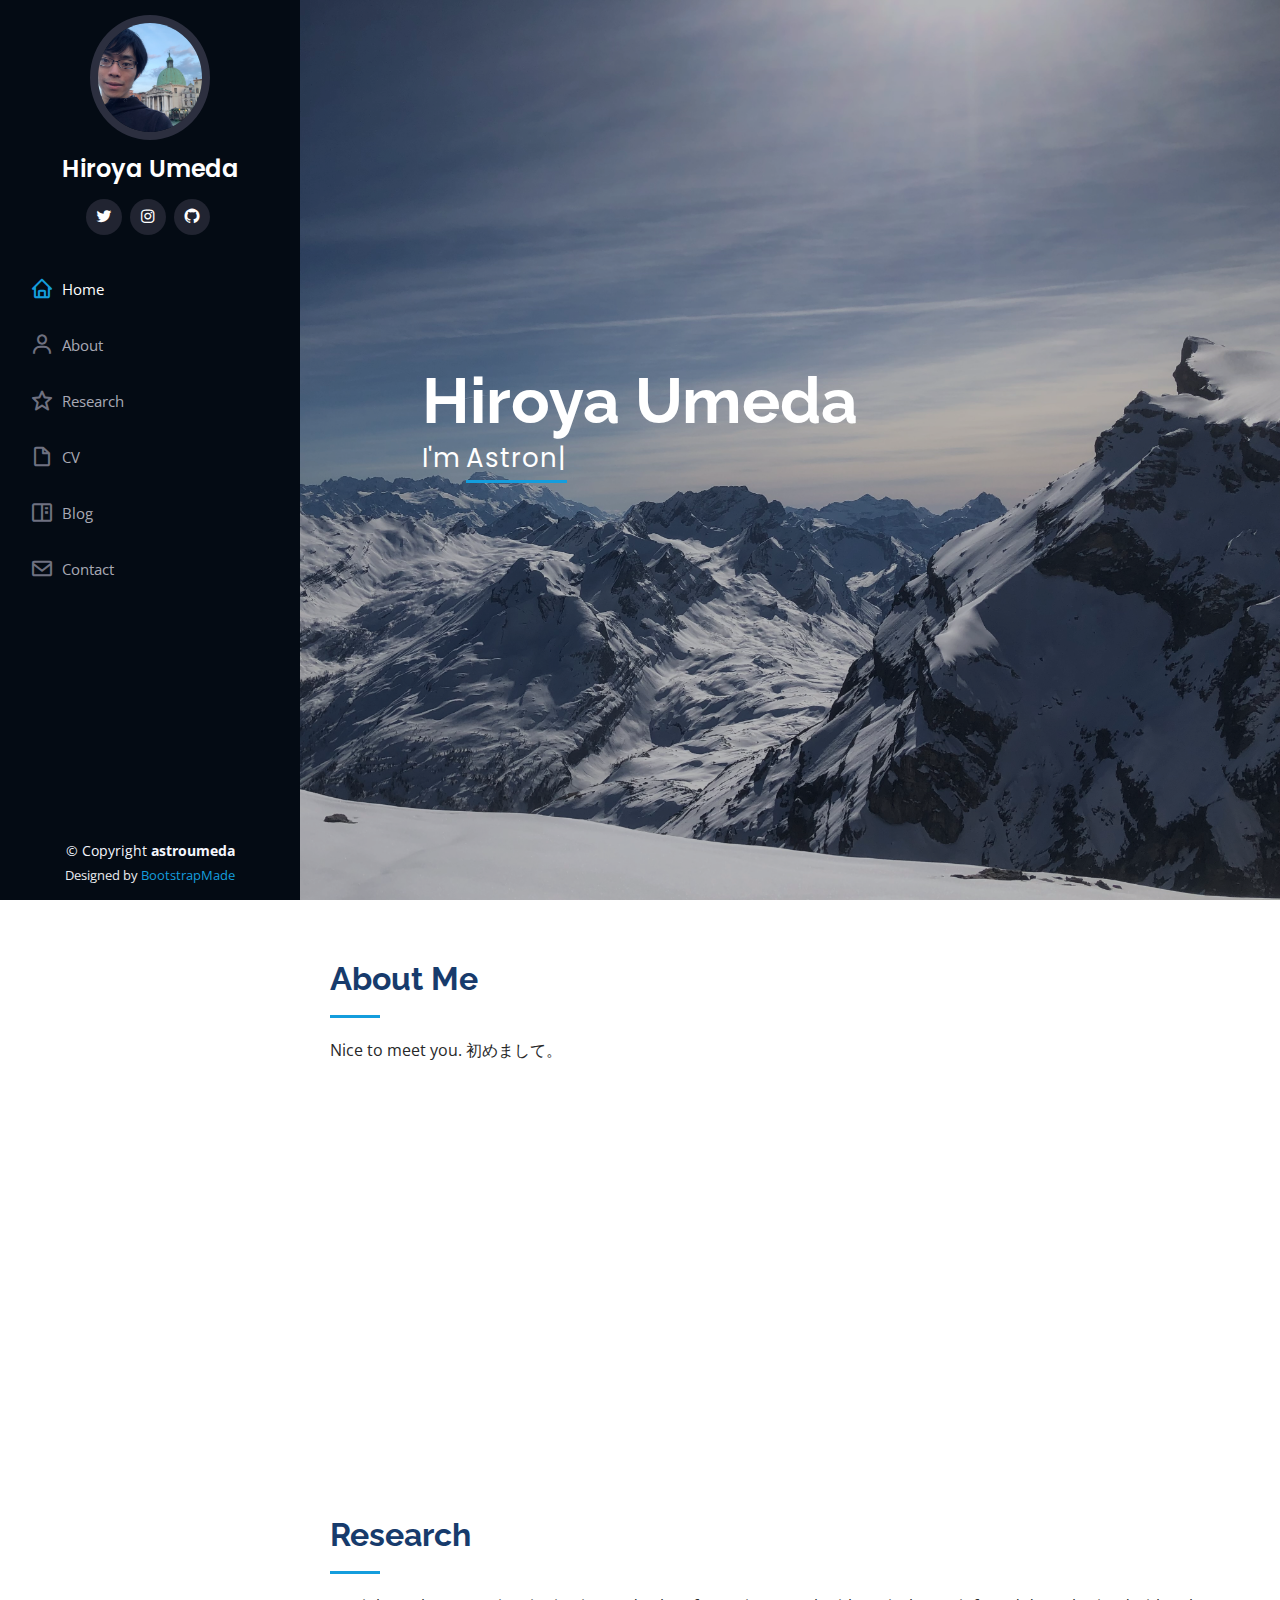
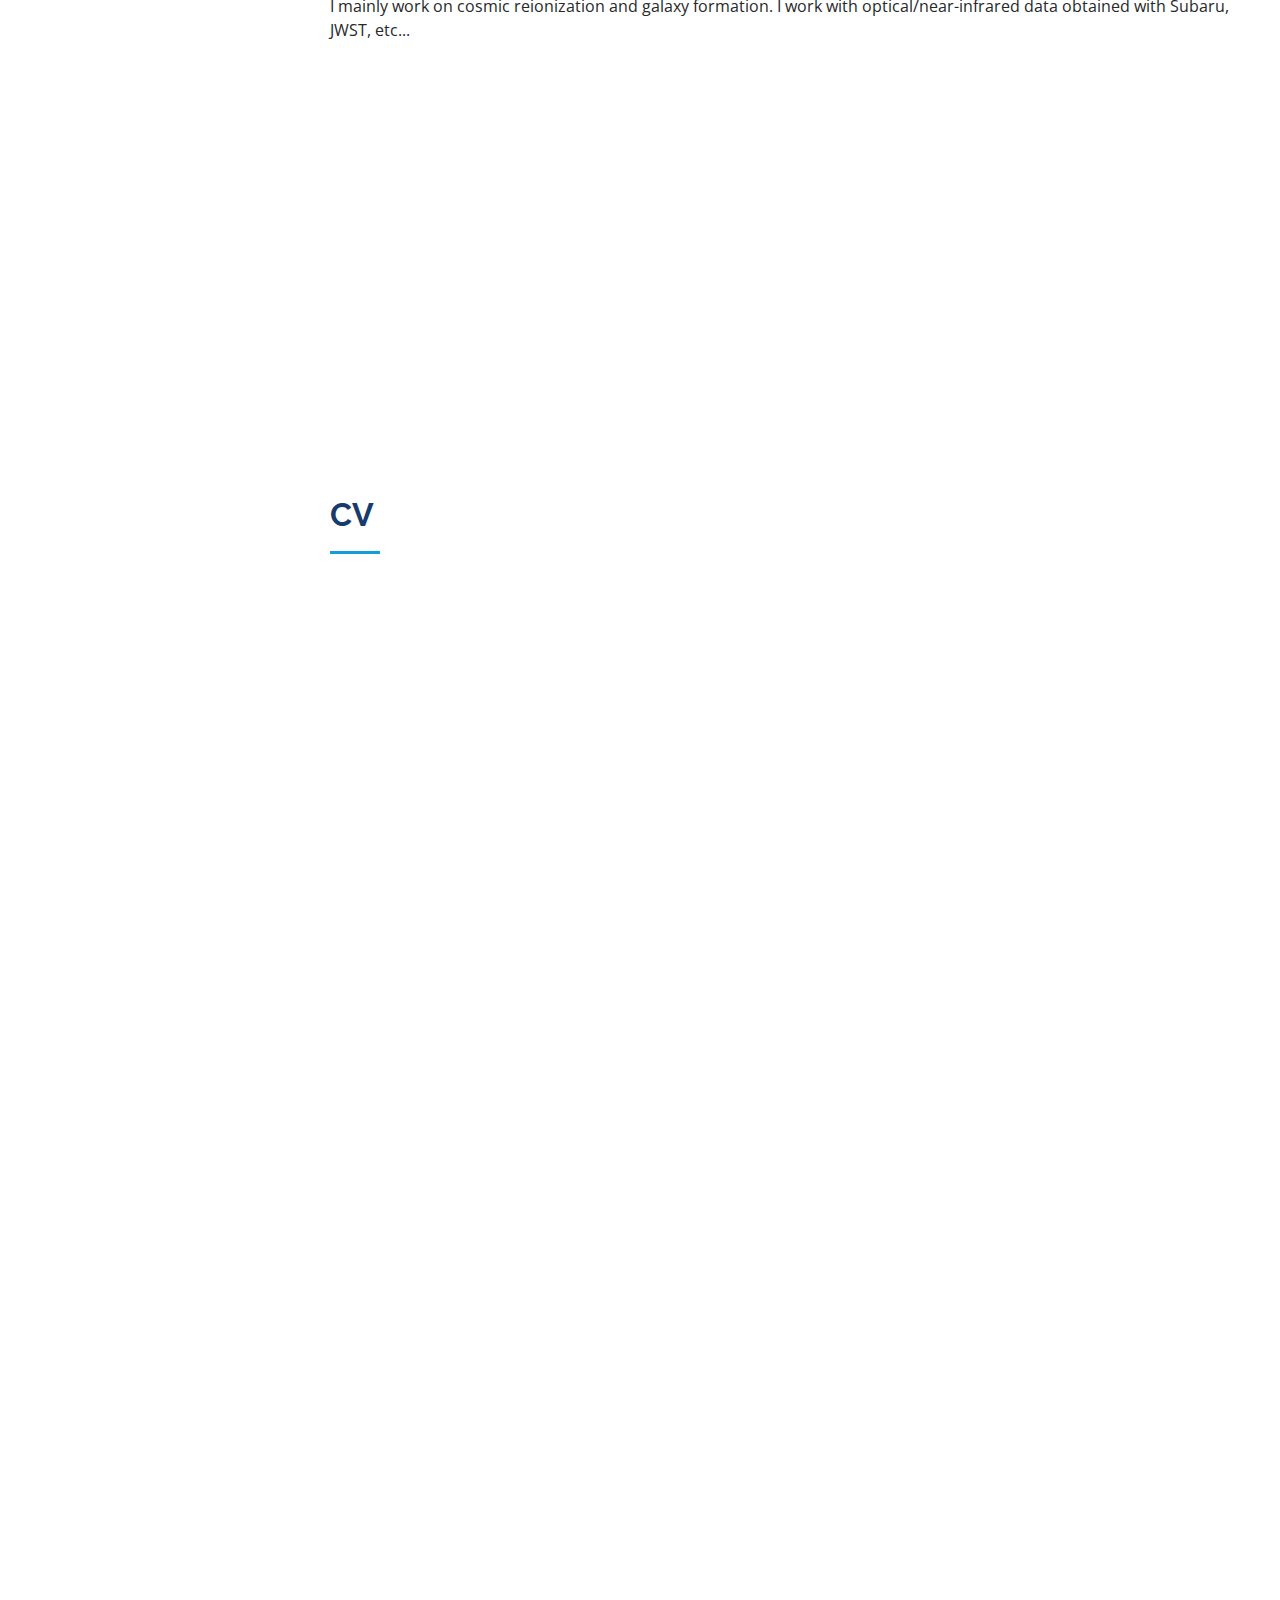
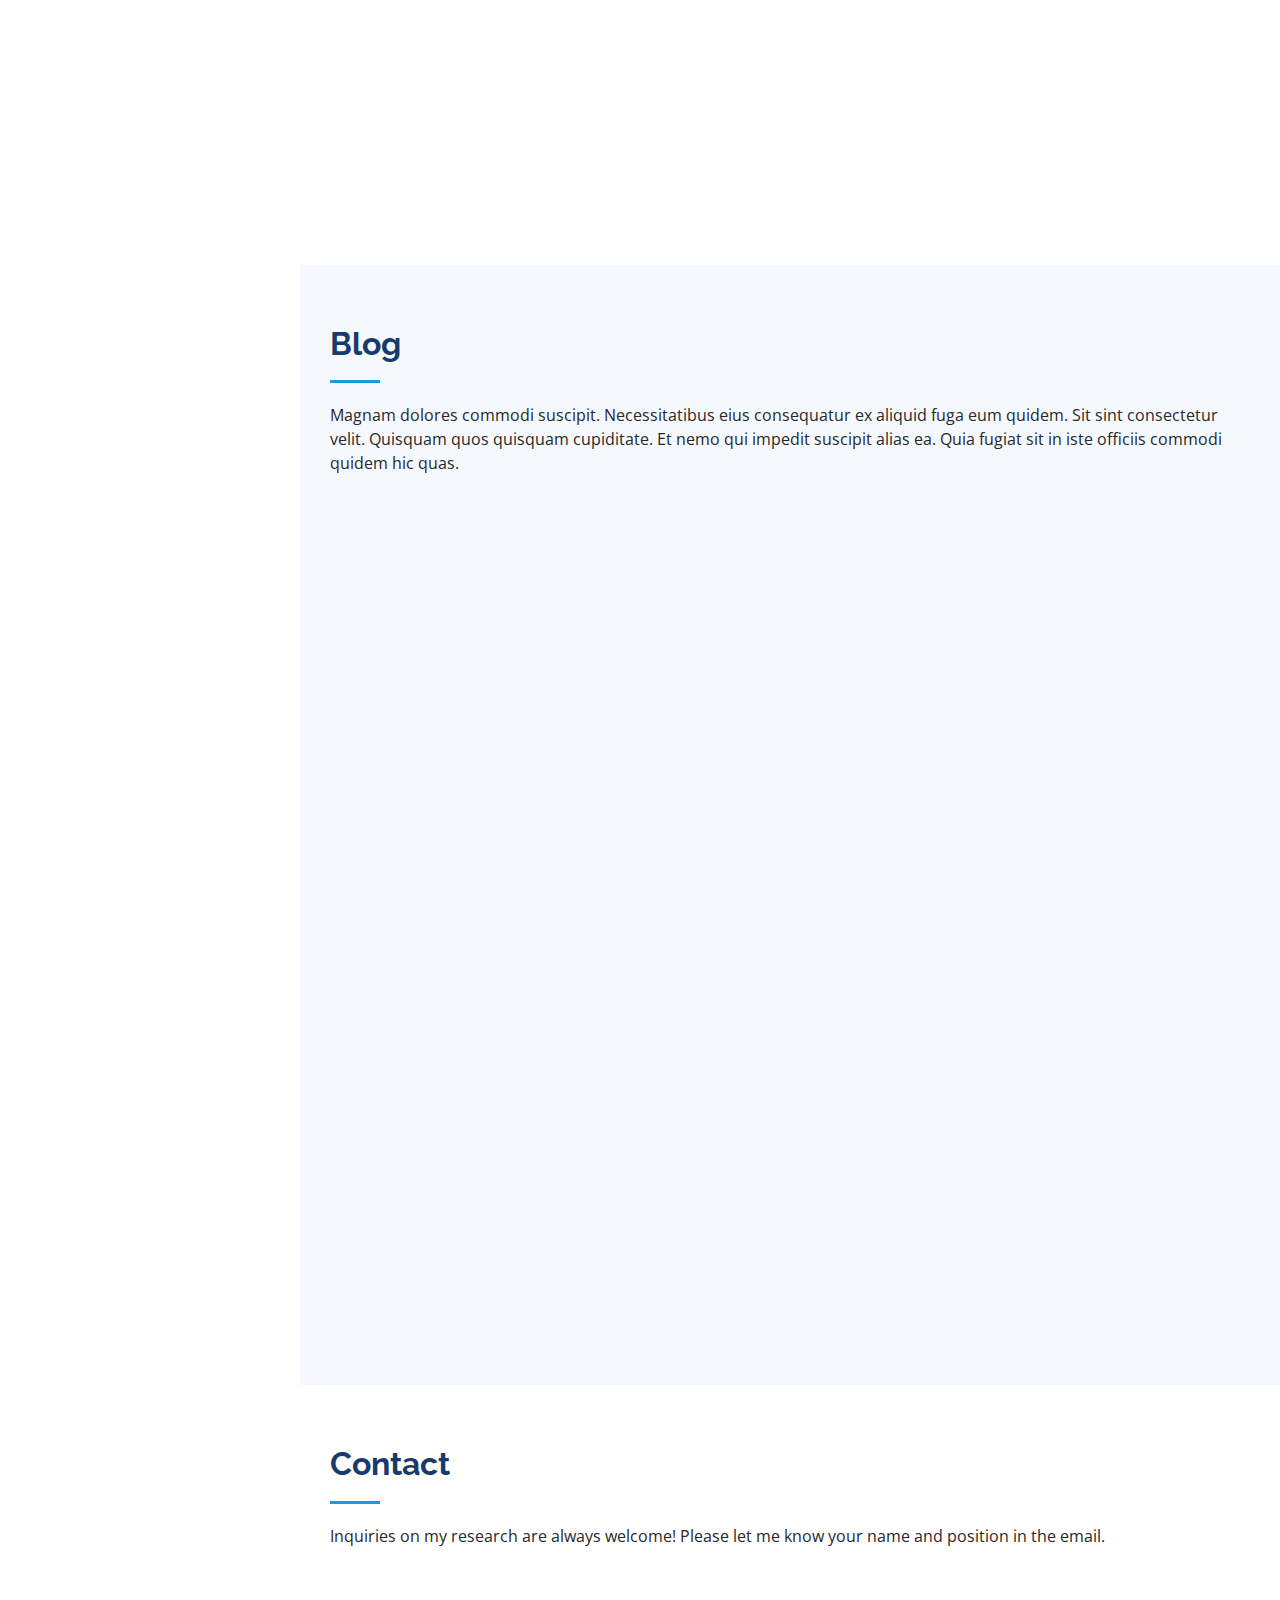
==== commit ffc25948: "added html tag for google verification" ====
--- a/index.html
+++ b/index.html
@@ -2,6 +2,7 @@
 <html lang="en">
 
 <head>
+  <meta name="google-site-verification" content="KSkNcxf-4tzEykt_XeFMj_6SC9Ite2rCw2NaizZrrdY" />
   <meta charset="utf-8">
   <meta content="width=device-width, initial-scale=1.0" name="viewport">
 
@@ -37,7 +38,7 @@
 </head>
 
 <body>
-  <meta name="google-site-verification" content="KSkNcxf-4tzEykt_XeFMj_6SC9Ite2rCw2NaizZrrdY" />
+  
   <!-- ======= Mobile nav toggle button ======= -->
   <i class="bi bi-list mobile-nav-toggle d-xl-none"></i>
 
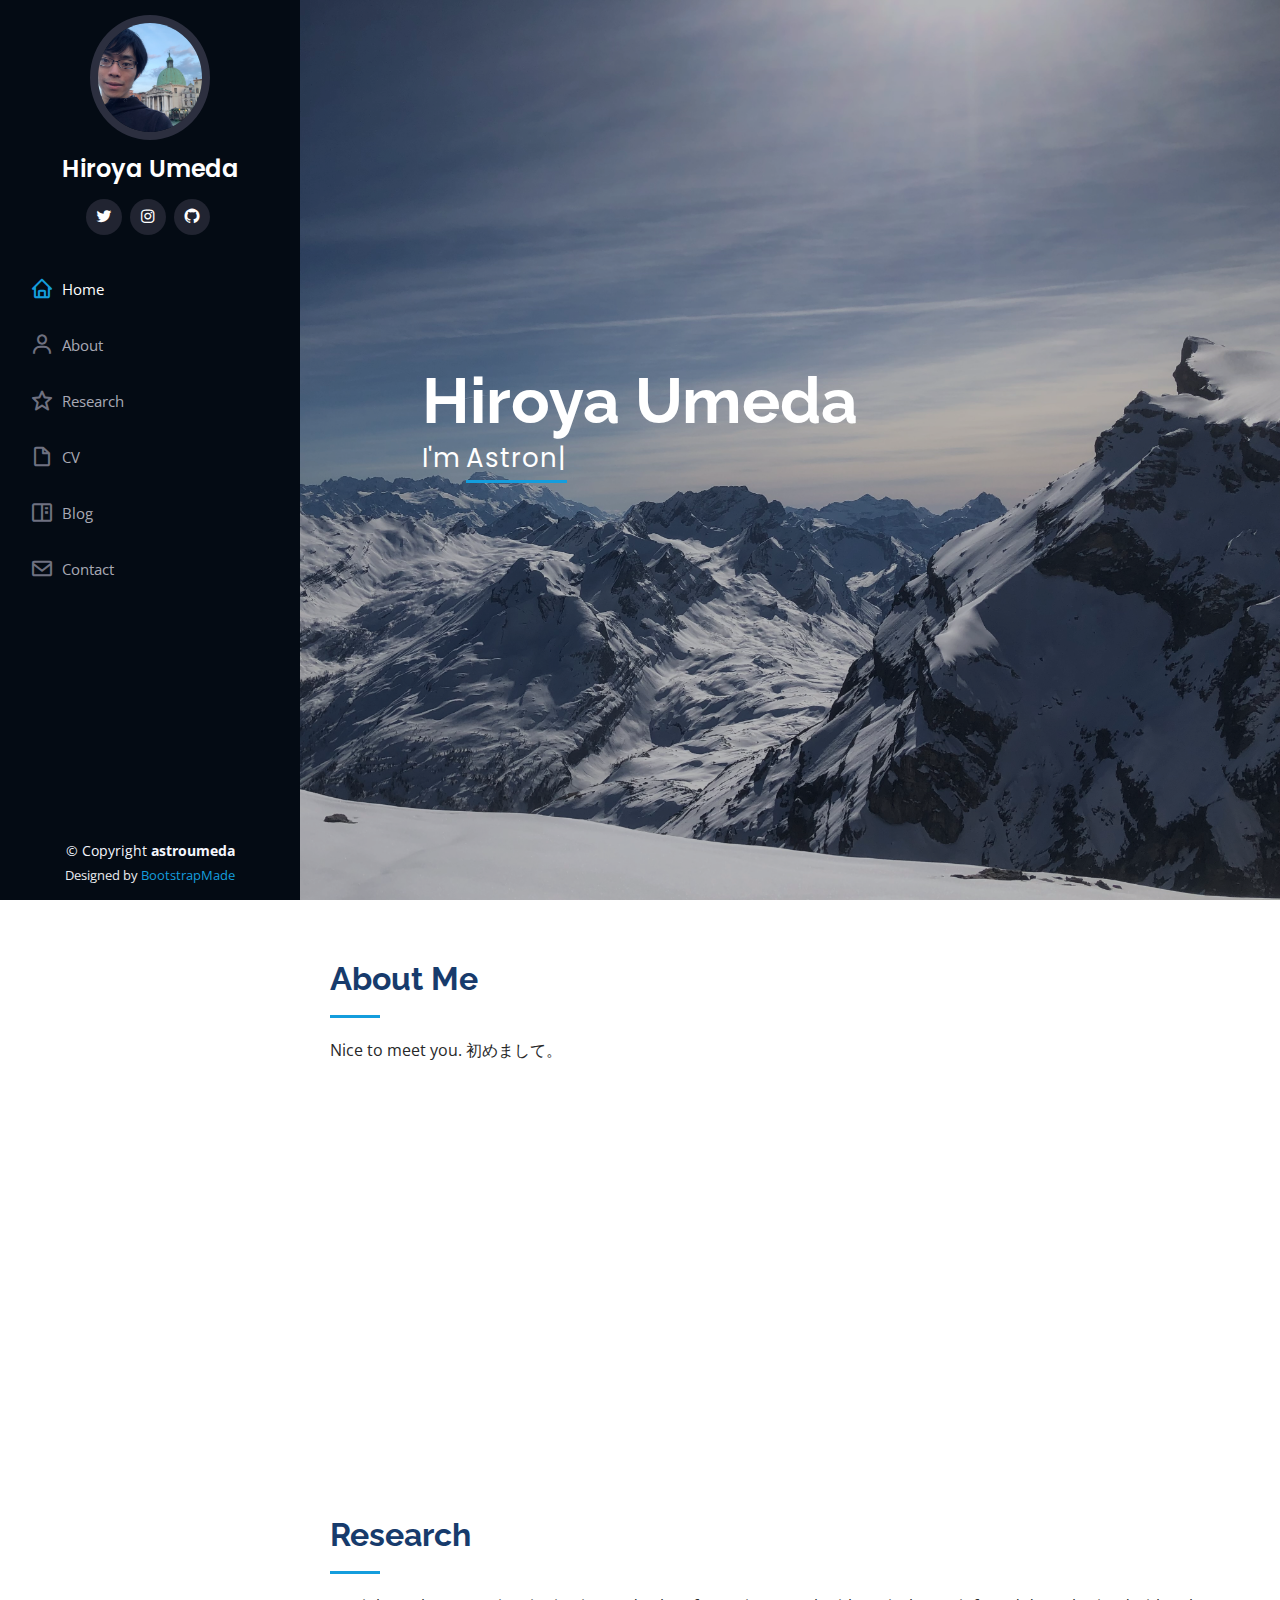
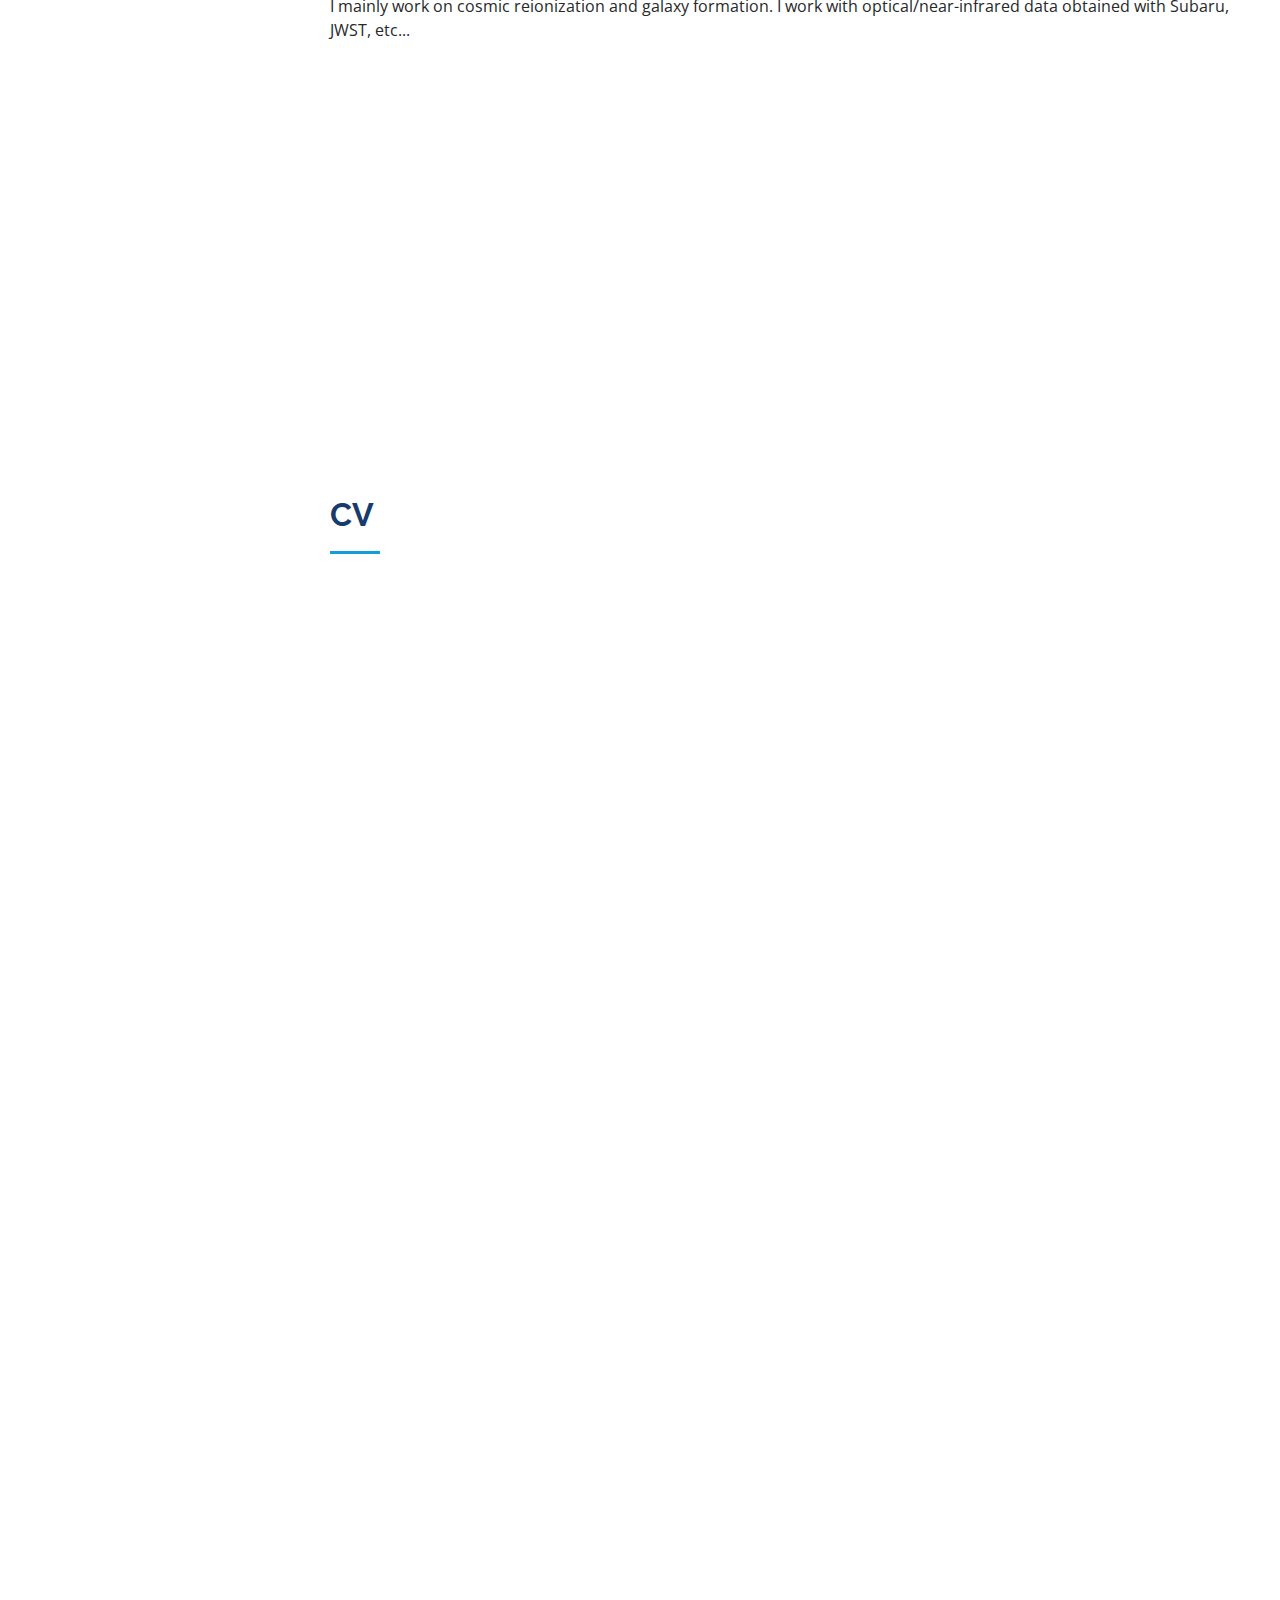
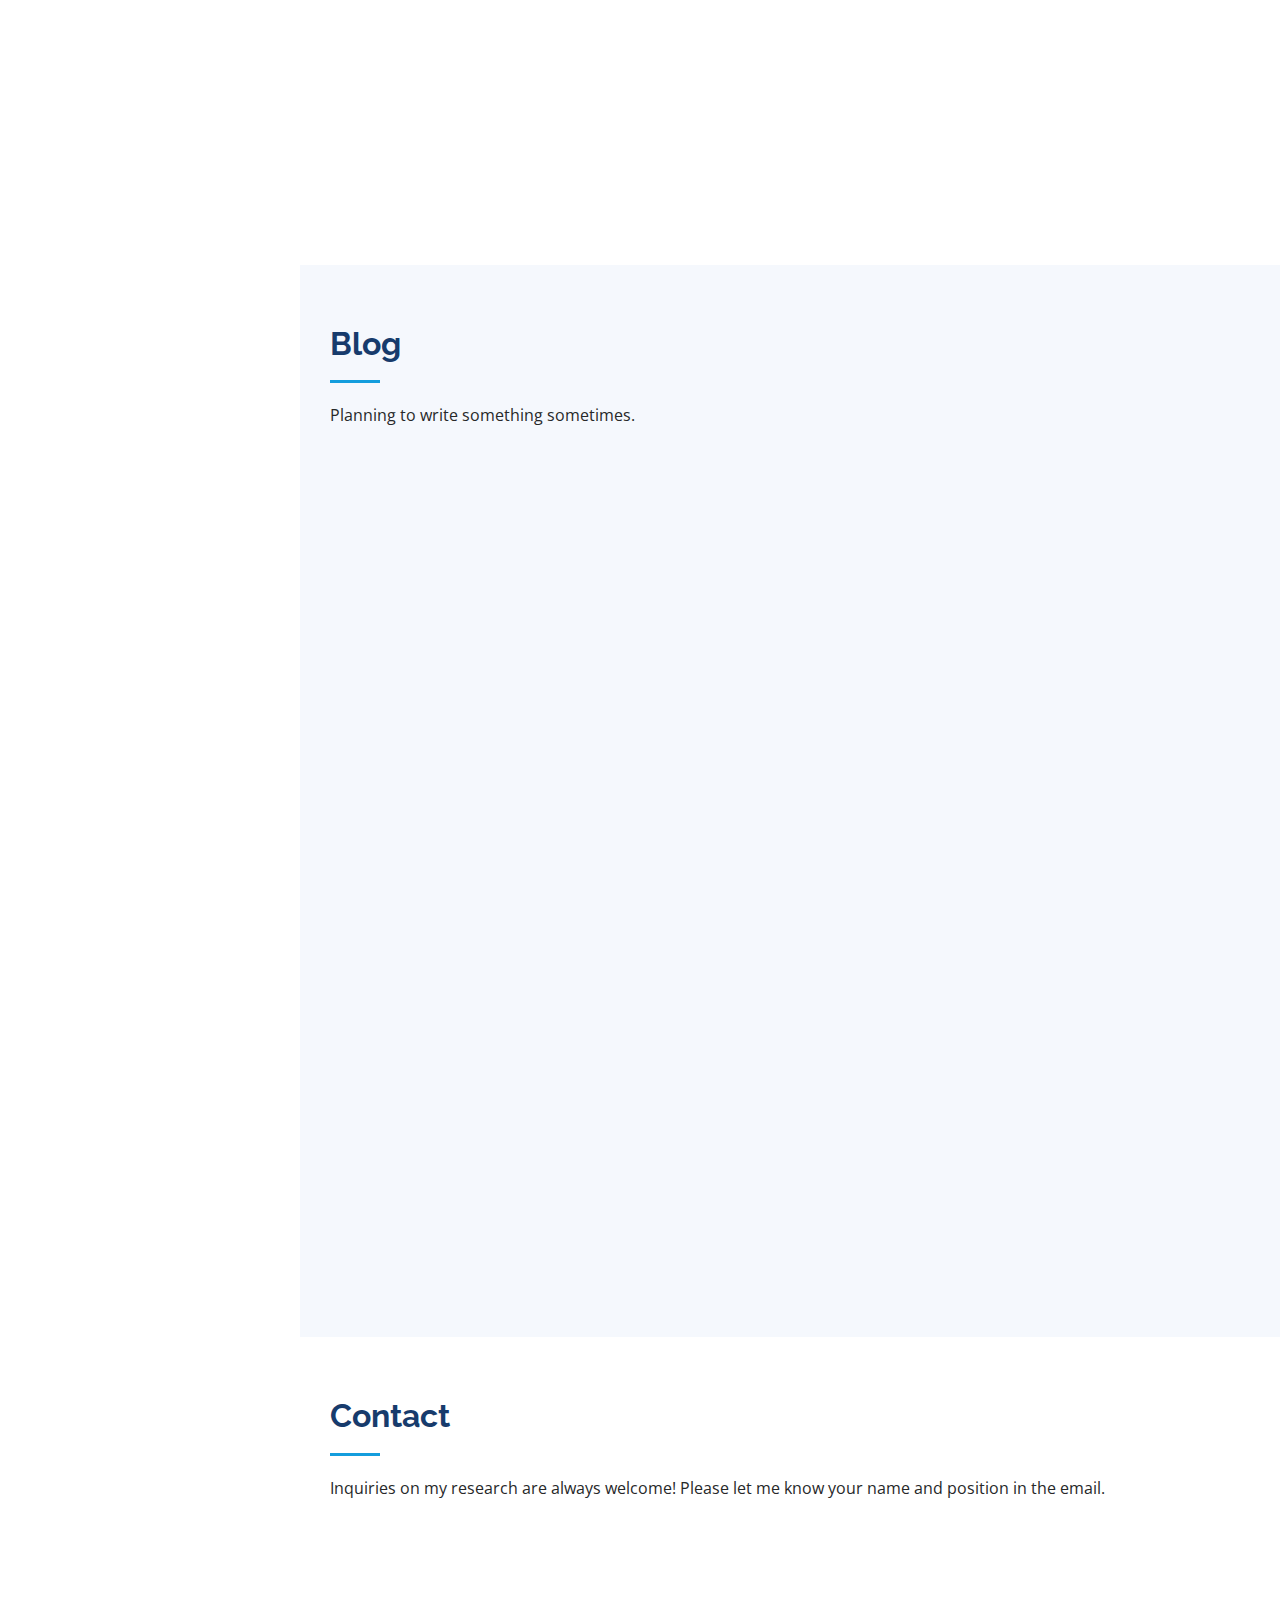
==== commit d7668107: "Update index.html" ====
--- a/index.html
+++ b/index.html
@@ -109,7 +109,7 @@
               </div>
               <div class="col-lg-6">
                 <ul>
-                  <li><i class="bi bi-chevron-right"></i> <strong>Position:</strong> <span>1st year Ph.D. candidate</span></li>
+                  <li><i class="bi bi-chevron-right"></i> <strong>Position:</strong> <span>2nd year Ph.D. candidate</span></li>
                 </ul>
               </div>
             </div>
@@ -313,15 +313,15 @@
             <div class="resume-item">
               <h4>First Author</h4>
               <ul>
-                <li><b><u>Umeda</u></b> et al., <em>JWST Measurements of Neutral Hydrogen Fractions and Ionized Bubble Sizes at z = 7 − 12 Obtained with Lyα Damping Wing Absorptions in 26 Bright Continuum Galaxies</em>, <a href="https://ui.adsabs.harvard.edu/abs/2023arXiv230600487U/abstract">2023arXiv230600487U</a>, submitted to ApJ, 2023.</em></li>
+                <li><b><u>Umeda</u></b> et al., <em>JWST Measurements of Neutral Hydrogen Fractions and Ionized Bubble Sizes at z = 7 − 12 Obtained with Lyα Damping Wing Absorptions in 26 Bright Continuum Galaxies</em>, <a href="https://ui.adsabs.harvard.edu/abs/2023arXiv230600487U/abstract">2023arXiv230600487U</a>, accepted to ApJ, 2023.</em></li>
                 <li><b><u>Umeda</u></b> et al., <em>EMPRESS. VII. Ionizing Spectrum Shapes of Extremely Metal-Poor Galaxies: Uncovering the Origins of Strong HeII and the Impact on Cosmic Reionization</em>, <a href="https://ui.adsabs.harvard.edu/abs/2022ApJ...930...37U/abstract">ApJ, 930, 37, 14, 2022.</a></li>
               </ul>
             </div>
             <div class="resume-item">
               <h4>Co-Authored</h4>
               <ul>
-                <li>Hatano, Ouchi, <b><u>Umeda</u></b> et al., <em>EMPRESS. XIV. Strong High Ionization Lines of Young Galaxies at z = 0 - 8; Ionizing Spectra Consistent with the Intermediate Mass Black Holes with M_BH~10^3-10^6 M_sun</em>, <a href="https://ui.adsabs.harvard.edu/abs/2023arXiv230502189H/abstract">2023arXiv230502189H</a>, submitted to ApJ, 2023.</li>
-                <li>Harikane, Nakajima, Ouchi, <b><u>Umeda</u></b> et al., <em>Pure Spectroscopic Constraints on UV Luminosity Functions and Cosmic Star Formation History From 25 Galaxies at z = 8.61 - 13.20 Confirmed with JWST/NIRSpec</em>, <a href="https://ui.adsabs.harvard.edu/abs/2023arXiv230406658H/abstract">2023arXiv230406658H</a>, accepted to ApJ, 2023.</li>
+                <li>Hatano, Ouchi, <b><u>Umeda</u></b> et al., <em>EMPRESS. XIV. Strong High Ionization Lines of Young Galaxies at z = 0 - 8; Ionizing Spectra Consistent with the Intermediate Mass Black Holes with M_BH~10^3-10^6 M_sun</em>, <a href="https://ui.adsabs.harvard.edu/abs/2023arXiv230502189H/abstract">2023arXiv230502189H</a>, ApJ, 966, 170, 14, 2024.</li>
+                <li>Harikane, Nakajima, Ouchi, <b><u>Umeda</u></b> et al., <em>Pure Spectroscopic Constraints on UV Luminosity Functions and Cosmic Star Formation History From 25 Galaxies at z = 8.61 - 13.20 Confirmed with JWST/NIRSpec</em>, <a href="https://ui.adsabs.harvard.edu/abs/2023arXiv230406658H/abstract">2023arXiv230406658H</a>, ApJ, 960, 56, 22, 2024.</li>
                 <li>Kikuta, Ouchi, Shibuya, Liang, <b><u>Umeda</u></b> et al., <em>SILVERRUSH. XIII. A Catalog of 20,567 Lyα Emitters at z = 2 - 7 Identified in the Full-depth Data of the Subaru/HSC-SSP and CHORUS Surveys</em>, <a href="https://ui.adsabs.harvard.edu/abs/2023ApJS..268...24K/abstract">ApJS, 268, 24, 21, 2023.</a></li>
               </ul>
               <p>and more...</p>
@@ -364,7 +364,7 @@
 
         <div class="section-title">
           <h2>Blog</h2>
-          <p>Magnam dolores commodi suscipit. Necessitatibus eius consequatur ex aliquid fuga eum quidem. Sit sint consectetur velit. Quisquam quos quisquam cupiditate. Et nemo qui impedit suscipit alias ea. Quia fugiat sit in iste officiis commodi quidem hic quas.</p>
+          <p>Planning to write something sometimes.</p>
         </div>
 
         <div class="row" data-aos="fade-up">
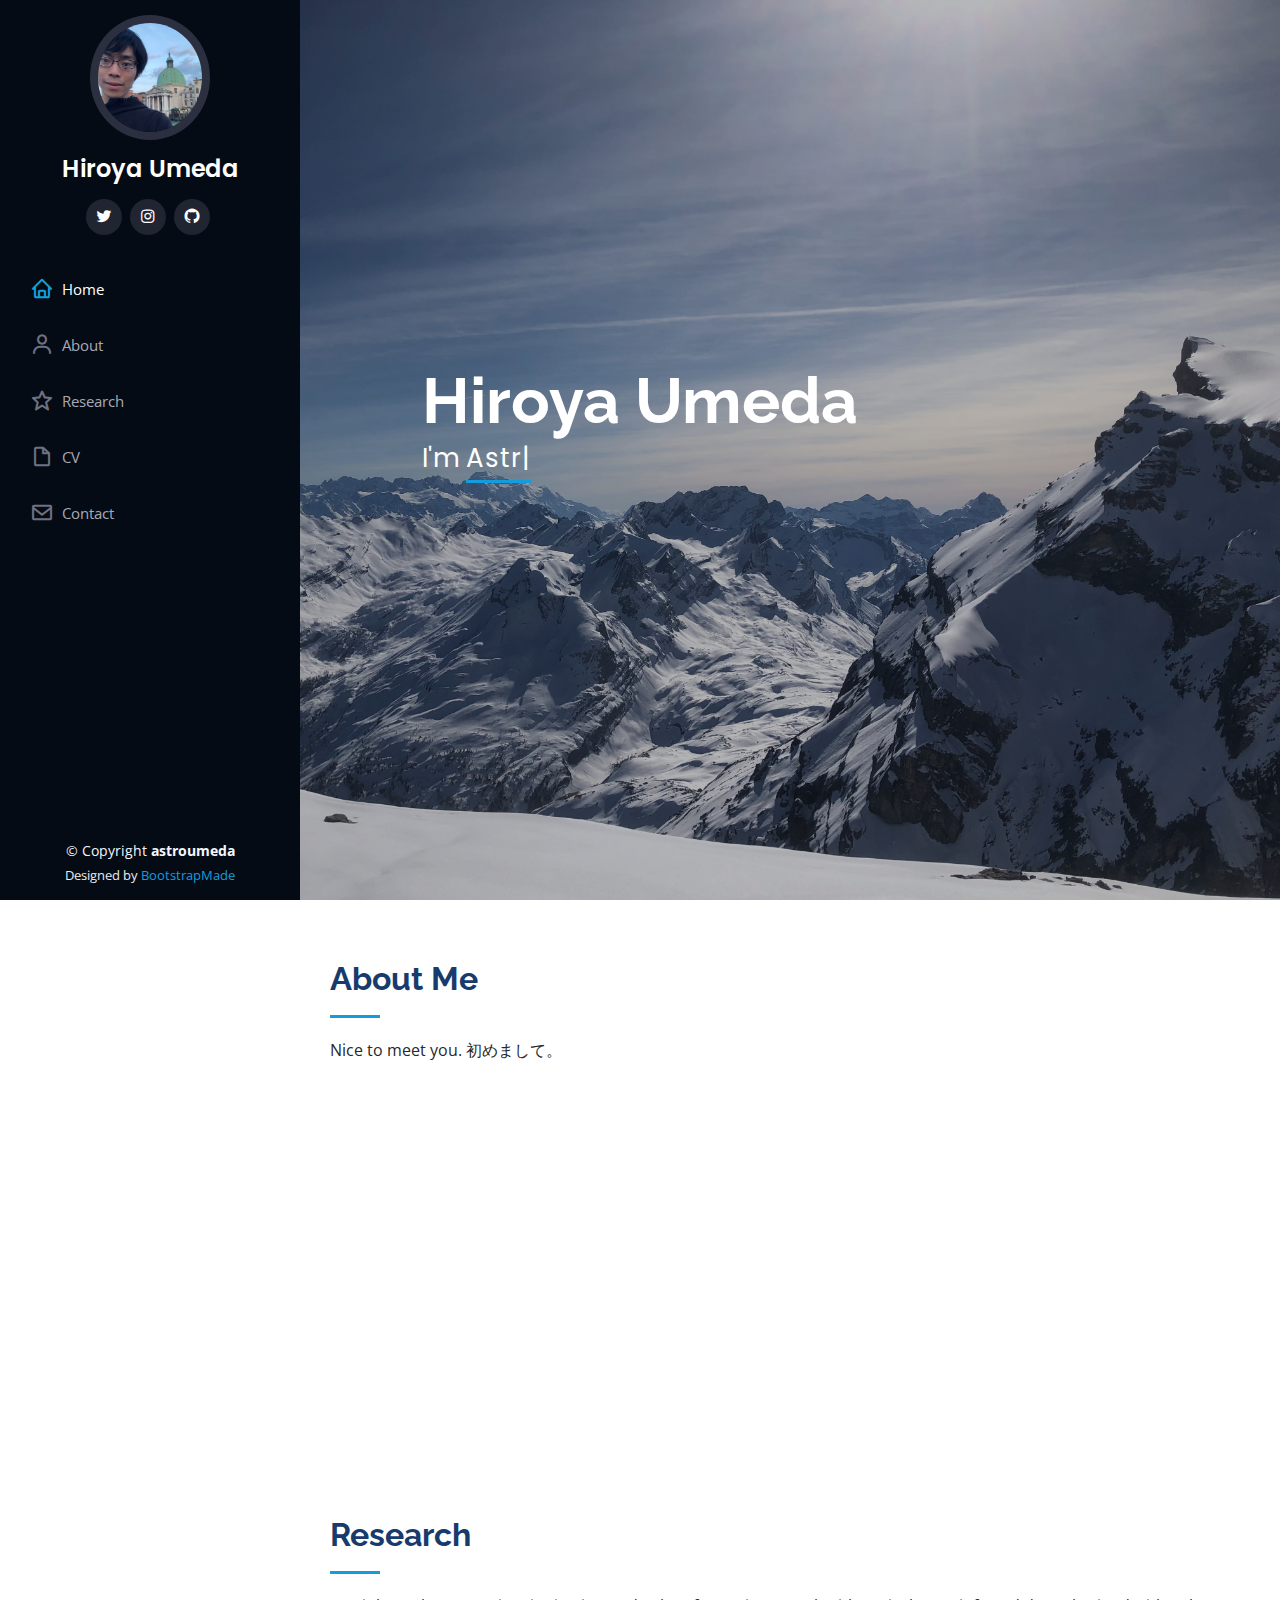
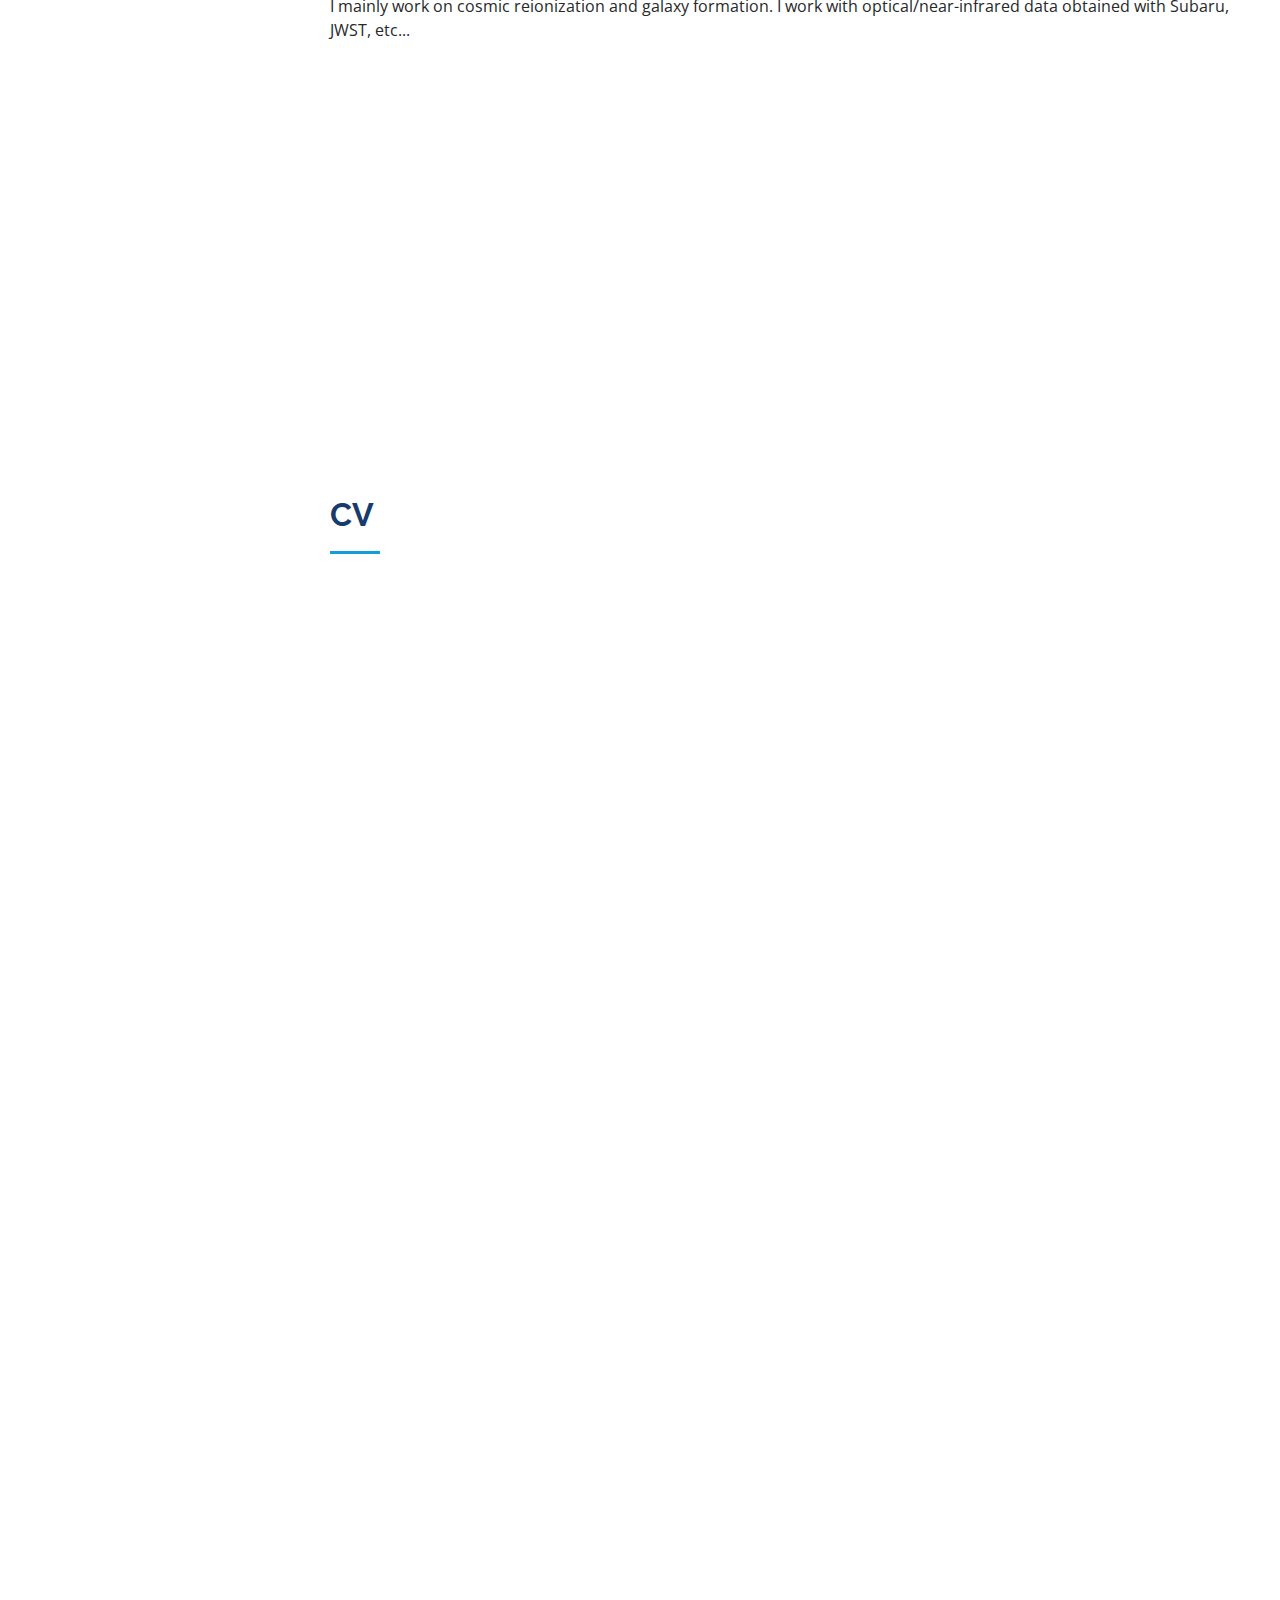
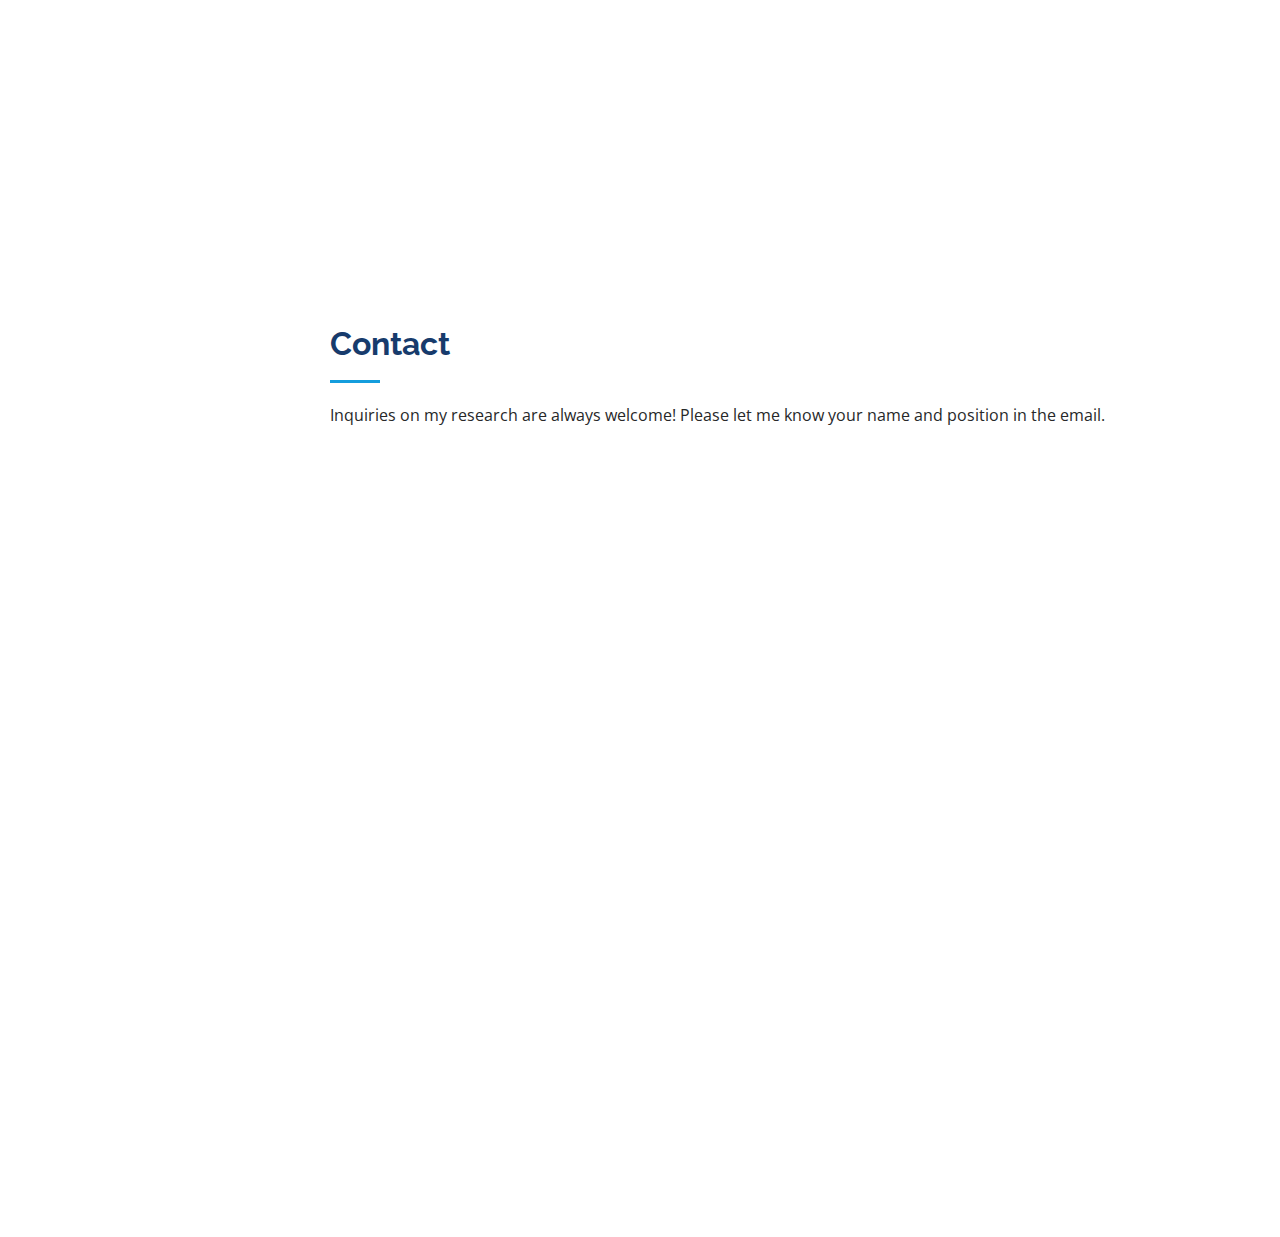
==== commit 619e4279: "Update index.html" ====
--- a/index.html
+++ b/index.html
@@ -63,7 +63,6 @@
           <li><a href="#about" class="nav-link scrollto"><i class="bx bx-user"></i> <span>About</span></a></li>
           <li><a href="#research" class="nav-link scrollto"><i class="bx bx-star"></i> <span>Research</span></a></li>
           <li><a href="#CV" class="nav-link scrollto"><i class="bx bx-file-blank"></i> <span>CV</span></a></li>
-          <li><a href="#blog" class="nav-link scrollto"><i class="bx bx-book-content"></i> <span>Blog</span></a></li>
           <!--<li><a href="#services" class="nav-link scrollto"><i class="bx bx-server"></i> <span>Services</span></a></li>-->
           <li><a href="#contact" class="nav-link scrollto"><i class="bx bx-envelope"></i> <span>Contact</span></a></li>
         </ul>
@@ -358,123 +357,6 @@
       </div>
     </section><!-- End Resume Section -->
 
-    <!-- ======= Portfolio Section ======= -->
-    <section id="blog" class="portfolio section-bg">
-      <div class="container">
-
-        <div class="section-title">
-          <h2>Blog</h2>
-          <p>Planning to write something sometimes.</p>
-        </div>
-
-        <div class="row" data-aos="fade-up">
-          <div class="col-lg-12 d-flex justify-content-center">
-            <ul id="portfolio-flters">
-              <li data-filter="*" class="filter-active">All</li>
-              <li data-filter=".filter-app">App</li>
-              <li data-filter=".filter-card">Card</li>
-              <li data-filter=".filter-web">Web</li>
-            </ul>
-          </div>
-        </div>
-
-        <div class="row portfolio-container" data-aos="fade-up" data-aos-delay="100">
-
-          <div class="col-lg-4 col-md-6 portfolio-item filter-app">
-            <div class="portfolio-wrap">
-              <img src="assets/img/portfolio/portfolio-1.jpg" class="img-fluid" alt="">
-              <div class="portfolio-links">
-                <a href="assets/img/portfolio/portfolio-1.jpg" data-gallery="portfolioGallery" class="portfolio-lightbox" title="App 1"><i class="bx bx-plus"></i></a>
-                <a href="portfolio-details.html" title="More Details"><i class="bx bx-link"></i></a>
-              </div>
-            </div>
-          </div>
-
-          <div class="col-lg-4 col-md-6 portfolio-item filter-web">
-            <div class="portfolio-wrap">
-              <img src="assets/img/portfolio/portfolio-2.jpg" class="img-fluid" alt="">
-              <div class="portfolio-links">
-                <a href="assets/img/portfolio/portfolio-2.jpg" data-gallery="portfolioGallery" class="portfolio-lightbox" title="Web 3"><i class="bx bx-plus"></i></a>
-                <a href="portfolio-details.html" title="More Details"><i class="bx bx-link"></i></a>
-              </div>
-            </div>
-          </div>
-
-          <div class="col-lg-4 col-md-6 portfolio-item filter-app">
-            <div class="portfolio-wrap">
-              <img src="assets/img/portfolio/portfolio-3.jpg" class="img-fluid" alt="">
-              <div class="portfolio-links">
-                <a href="assets/img/portfolio/portfolio-3.jpg" data-gallery="portfolioGallery" class="portfolio-lightbox" title="App 2"><i class="bx bx-plus"></i></a>
-                <a href="portfolio-details.html" title="More Details"><i class="bx bx-link"></i></a>
-              </div>
-            </div>
-          </div>
-
-          <div class="col-lg-4 col-md-6 portfolio-item filter-card">
-            <div class="portfolio-wrap">
-              <img src="assets/img/portfolio/portfolio-4.jpg" class="img-fluid" alt="">
-              <div class="portfolio-links">
-                <a href="assets/img/portfolio/portfolio-4.jpg" data-gallery="portfolioGallery" class="portfolio-lightbox" title="Card 2"><i class="bx bx-plus"></i></a>
-                <a href="portfolio-details.html" title="More Details"><i class="bx bx-link"></i></a>
-              </div>
-            </div>
-          </div>
-
-          <div class="col-lg-4 col-md-6 portfolio-item filter-web">
-            <div class="portfolio-wrap">
-              <img src="assets/img/portfolio/portfolio-5.jpg" class="img-fluid" alt="">
-              <div class="portfolio-links">
-                <a href="assets/img/portfolio/portfolio-5.jpg" data-gallery="portfolioGallery" class="portfolio-lightbox" title="Web 2"><i class="bx bx-plus"></i></a>
-                <a href="portfolio-details.html" title="More Details"><i class="bx bx-link"></i></a>
-              </div>
-            </div>
-          </div>
-
-          <div class="col-lg-4 col-md-6 portfolio-item filter-app">
-            <div class="portfolio-wrap">
-              <img src="assets/img/portfolio/portfolio-6.jpg" class="img-fluid" alt="">
-              <div class="portfolio-links">
-                <a href="assets/img/portfolio/portfolio-6.jpg" data-gallery="portfolioGallery" class="portfolio-lightbox" title="App 3"><i class="bx bx-plus"></i></a>
-                <a href="portfolio-details.html" title="More Details"><i class="bx bx-link"></i></a>
-              </div>
-            </div>
-          </div>
-
-          <div class="col-lg-4 col-md-6 portfolio-item filter-card">
-            <div class="portfolio-wrap">
-              <img src="assets/img/portfolio/portfolio-7.jpg" class="img-fluid" alt="">
-              <div class="portfolio-links">
-                <a href="assets/img/portfolio/portfolio-7.jpg" data-gallery="portfolioGallery" class="portfolio-lightbox" title="Card 1"><i class="bx bx-plus"></i></a>
-                <a href="portfolio-details.html" title="More Details"><i class="bx bx-link"></i></a>
-              </div>
-            </div>
-          </div>
-
-          <div class="col-lg-4 col-md-6 portfolio-item filter-card">
-            <div class="portfolio-wrap">
-              <img src="assets/img/portfolio/portfolio-8.jpg" class="img-fluid" alt="">
-              <div class="portfolio-links">
-                <a href="assets/img/portfolio/portfolio-8.jpg" data-gallery="portfolioGallery" class="portfolio-lightbox" title="Card 3"><i class="bx bx-plus"></i></a>
-                <a href="portfolio-details.html" title="More Details"><i class="bx bx-link"></i></a>
-              </div>
-            </div>
-          </div>
-
-          <div class="col-lg-4 col-md-6 portfolio-item filter-web">
-            <div class="portfolio-wrap">
-              <img src="assets/img/portfolio/portfolio-9.jpg" class="img-fluid" alt="">
-              <div class="portfolio-links">
-                <a href="assets/img/portfolio/portfolio-9.jpg" data-gallery="portfolioGallery" class="portfolio-lightbox" title="Web 3"><i class="bx bx-plus"></i></a>
-                <a href="portfolio-details.html" title="More Details"><i class="bx bx-link"></i></a>
-              </div>
-            </div>
-          </div>
-
-        </div>
-
-      </div>
-    </section><!-- End Portfolio Section -->
-
     <!-- ======= Services Section ======= -->
     <!--
     <section id="services" class="services">
